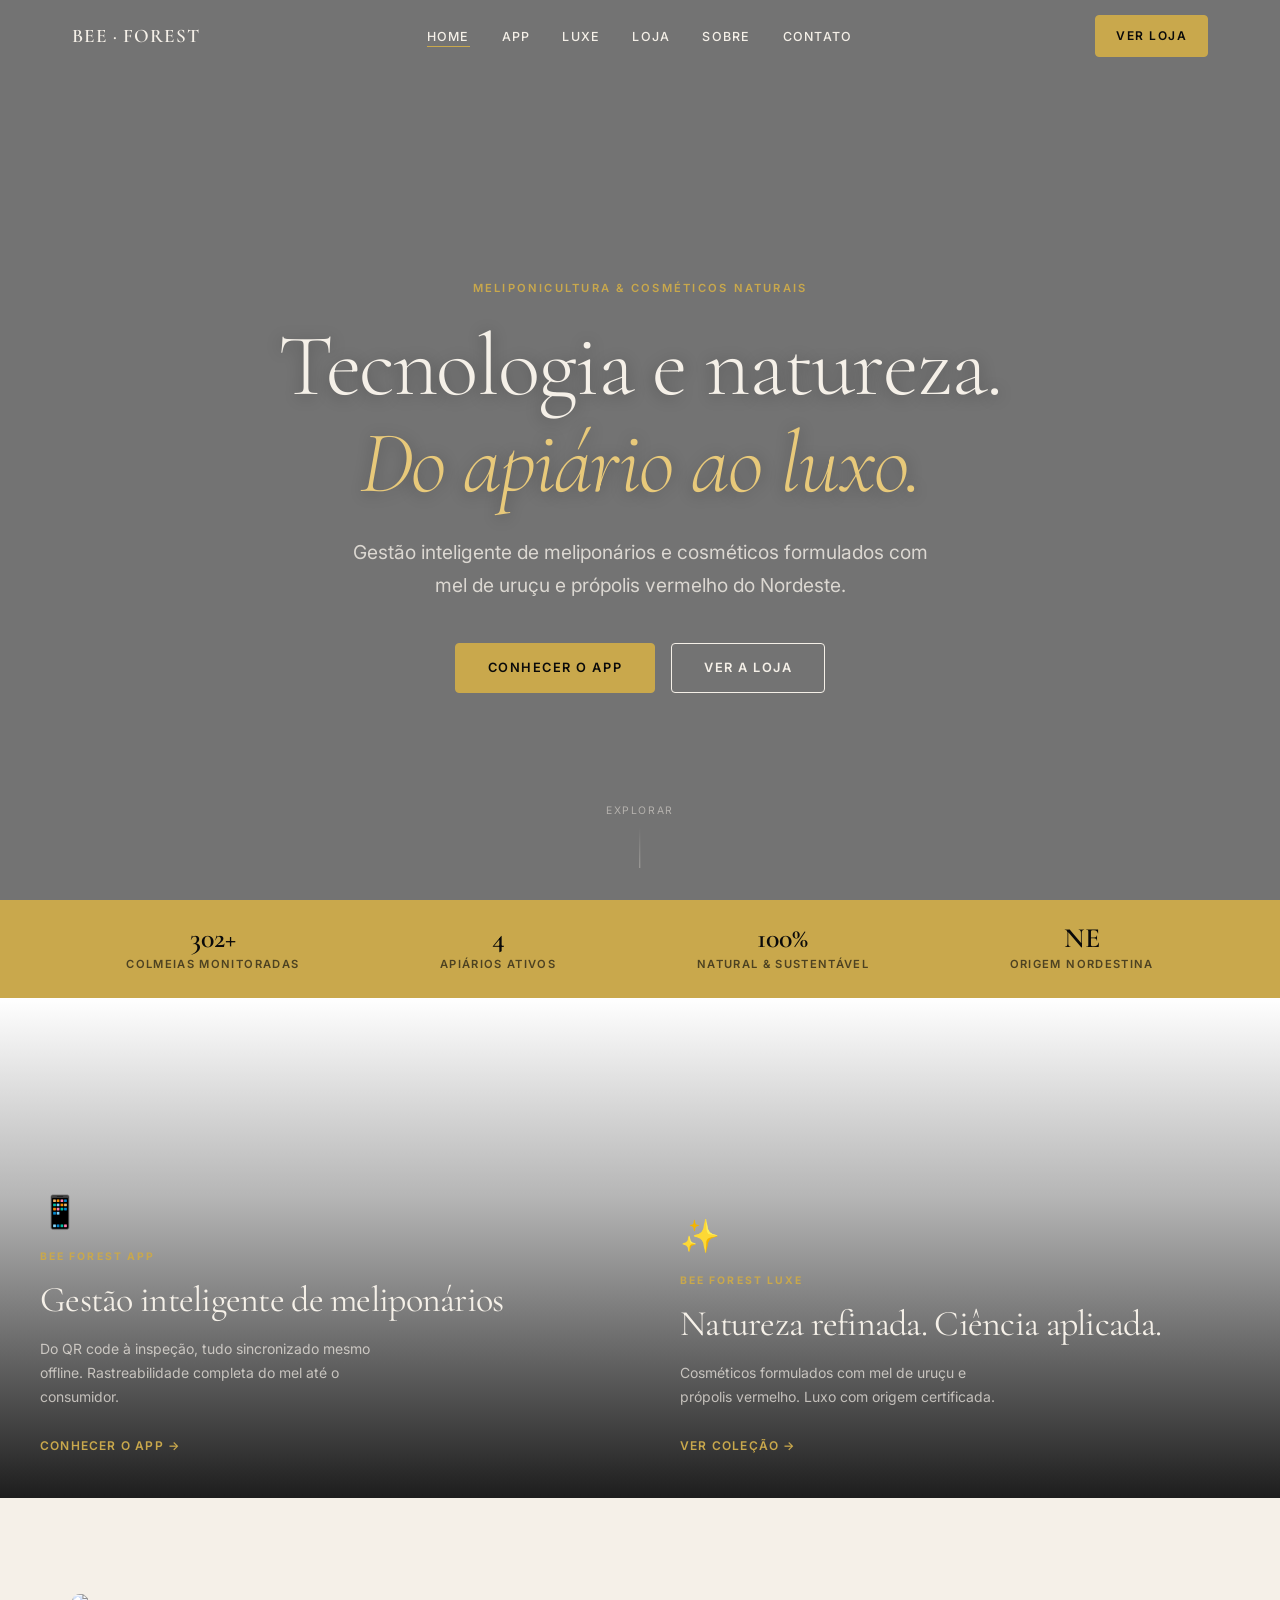
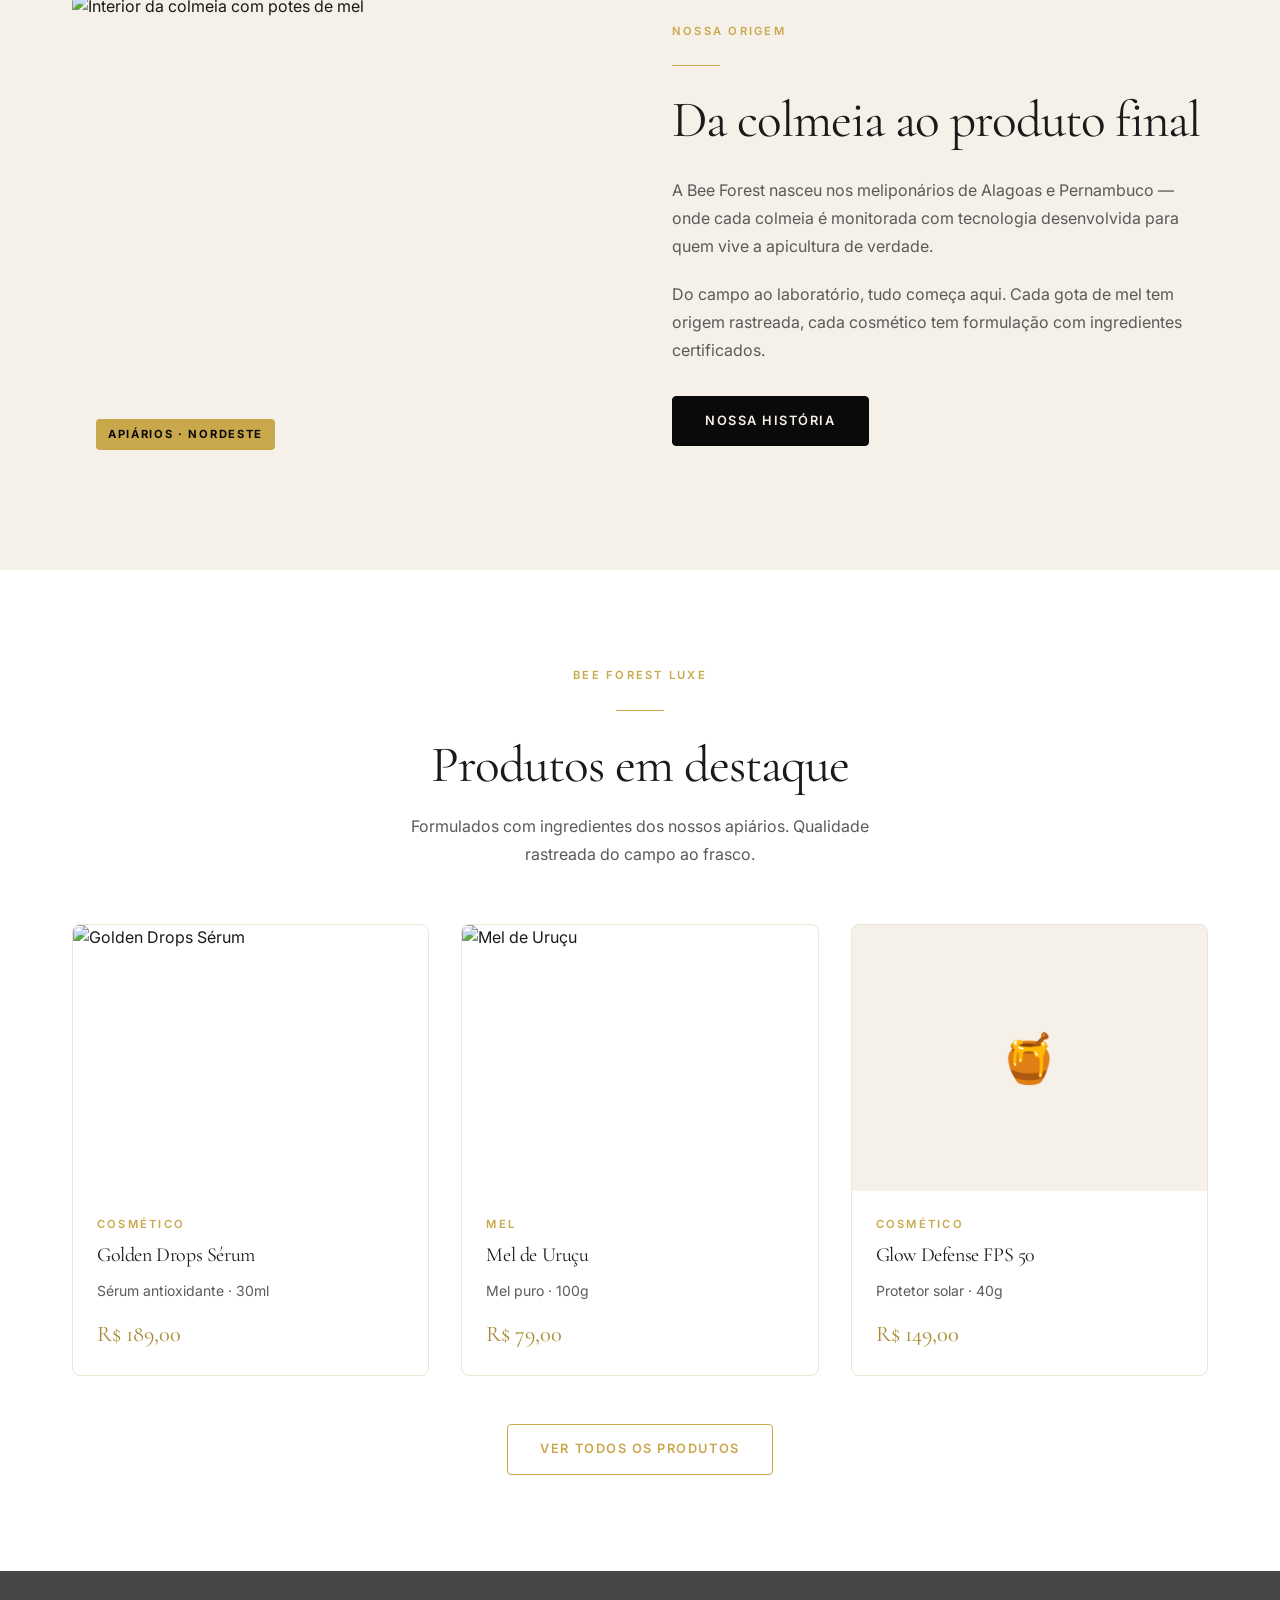
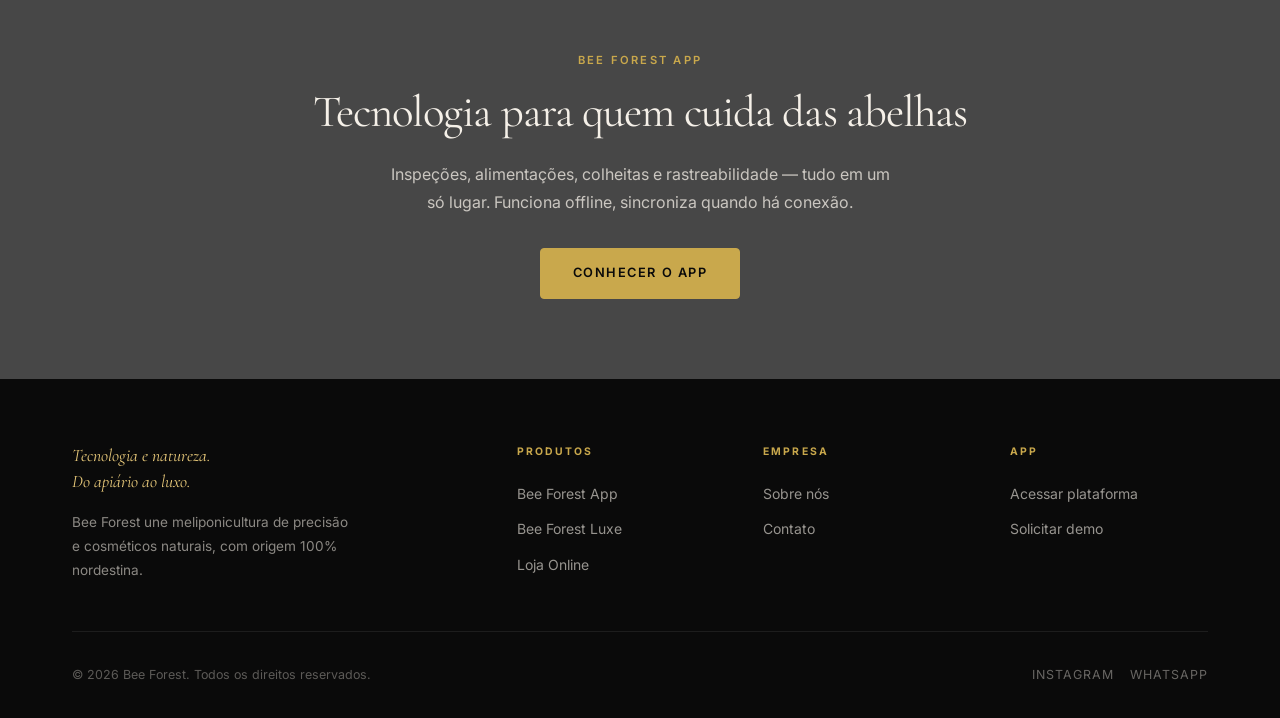
==== index.html @ 745cee98 "feat: initial institutional website — Bee Forest Site Complete static site for Vercel deployment: - " ====
<!DOCTYPE html>
<html lang="pt-BR">
<head>
  <meta charset="UTF-8" />
  <meta name="viewport" content="width=device-width, initial-scale=1.0" />
  <title>Bee Forest — Do apiário ao luxo</title>
  <meta name="description" content="Gestão inteligente de meliponários e cosméticos formulados com mel de uruçu e própolis vermelho do Nordeste." />

  <!-- Open Graph -->
  <meta property="og:title"       content="Bee Forest — Do apiário ao luxo" />
  <meta property="og:description" content="Gestão de meliponários e cosméticos com mel de uruçu e própolis vermelho do Nordeste." />
  <meta property="og:image"       content="assets/images/WhatsApp_Image_2026-04-09_at_19_10_49.jpeg" />
  <meta property="og:type"        content="website" />

  <!-- Favicon -->
  <link rel="icon" href="assets/images/logo_apenas_abelha.png" type="image/png" />

  <!-- Fonts + Styles -->
  <link rel="preconnect" href="https://fonts.googleapis.com" />
  <link rel="preconnect" href="https://fonts.gstatic.com" crossorigin />
  <link rel="stylesheet" href="css/style.css" />
  <link rel="stylesheet" href="css/home.css" />
</head>
<body>

  <!-- Loading screen -->
  <div class="page-loader">
    <img src="assets/images/logo_apenas_abelha.png" alt="Bee Forest" onerror="this.style.display='none'">
  </div>

  <!-- ── NAVIGATION ──────────────────────────────────────────── -->
  <nav class="nav nav--hero" aria-label="Navegação principal">
    <div class="nav__inner">
      <a href="index.html" class="nav__logo">
        <img src="assets/images/logo_apenas_abelha.png" alt="Bee Forest"
             onerror="this.style.display='none'">
        <span class="nav__logo-text">BEE · FOREST</span>
      </a>

      <ul class="nav__links">
        <li><a href="index.html"  class="nav__link">Home</a></li>
        <li><a href="app.html"    class="nav__link">App</a></li>
        <li><a href="luxe.html"   class="nav__link">Luxe</a></li>
        <li><a href="loja.html"   class="nav__link">Loja</a></li>
        <li><a href="sobre.html"  class="nav__link">Sobre</a></li>
        <li><a href="contato.html" class="nav__link">Contato</a></li>
      </ul>

      <div class="nav__cta">
        <a href="loja.html" class="btn btn-gold btn-sm">Ver Loja</a>
      </div>

      <button class="nav__hamburger" aria-label="Abrir menu">
        <span></span><span></span><span></span>
      </button>
    </div>
  </nav>

  <!-- Mobile Drawer -->
  <div class="nav__drawer" id="nav-drawer">
    <div class="nav__drawer-overlay"></div>
    <div class="nav__drawer-panel">
      <button class="nav__drawer-close" aria-label="Fechar menu">×</button>
      <a href="index.html"   class="nav__drawer-link">Home</a>
      <a href="app.html"     class="nav__drawer-link">Bee Forest App</a>
      <a href="luxe.html"    class="nav__drawer-link">Bee Forest Luxe</a>
      <a href="loja.html"    class="nav__drawer-link">Loja</a>
      <a href="sobre.html"   class="nav__drawer-link">Sobre</a>
      <a href="contato.html" class="nav__drawer-link">Contato</a>
    </div>
  </div>

  <!-- ── HERO ────────────────────────────────────────────────── -->
  <section class="hero home-hero">
    <div class="hero__bg home-hero"></div>
    <div class="hero__overlay"></div>

    <div class="hero__content home-hero__content">
      <p class="eyebrow home-hero__eyebrow">Meliponicultura & Cosméticos Naturais</p>
      <h1 class="home-hero__title">
        Tecnologia e natureza.<br>
        <em>Do apiário ao luxo.</em>
      </h1>
      <p class="home-hero__subtitle">
        Gestão inteligente de meliponários e cosméticos formulados com mel de uruçu e própolis vermelho do Nordeste.
      </p>
      <div class="home-hero__ctas">
        <a href="app.html"  class="btn btn-gold">Conhecer o App</a>
        <a href="loja.html" class="btn btn-outline-light">Ver a Loja</a>
      </div>
    </div>

    <div class="scroll-hint">
      <span>Explorar</span>
      <div class="scroll-hint__arrow"></div>
    </div>
  </section>

  <!-- ── STATS BAR ───────────────────────────────────────────── -->
  <div class="stats-bar">
    <div class="stats-bar__inner">
      <div class="stats-bar__item" data-reveal>
        <span class="stats-bar__value">302+</span>
        <span class="stats-bar__label">Colmeias monitoradas</span>
      </div>
      <div class="stats-bar__item" data-reveal data-reveal-delay="1">
        <span class="stats-bar__value">4</span>
        <span class="stats-bar__label">Apiários ativos</span>
      </div>
      <div class="stats-bar__item" data-reveal data-reveal-delay="2">
        <span class="stats-bar__value">100%</span>
        <span class="stats-bar__label">Natural & sustentável</span>
      </div>
      <div class="stats-bar__item" data-reveal data-reveal-delay="3">
        <span class="stats-bar__value">NE</span>
        <span class="stats-bar__label">Origem nordestina</span>
      </div>
    </div>
  </div>

  <!-- ── DUAL FEATURE CARDS ──────────────────────────────────── -->
  <section class="feature-cards" aria-label="App e Luxe">
    <a href="app.html" class="feature-card feature-card--app">
      <div class="feature-card__bg"></div>
      <div class="feature-card__overlay"></div>
      <div class="feature-card__body" data-reveal>
        <span class="feature-card__icon">📱</span>
        <span class="feature-card__label">Bee Forest App</span>
        <h2 class="feature-card__title">Gestão inteligente de meliponários</h2>
        <p class="feature-card__desc">
          Do QR code à inspeção, tudo sincronizado mesmo offline. Rastreabilidade completa do mel até o consumidor.
        </p>
        <span class="feature-card__cta">Conhecer o App →</span>
      </div>
    </a>

    <a href="luxe.html" class="feature-card feature-card--luxe">
      <div class="feature-card__bg"></div>
      <div class="feature-card__overlay"></div>
      <div class="feature-card__body" data-reveal data-reveal-delay="1">
        <span class="feature-card__icon">✨</span>
        <span class="feature-card__label">Bee Forest Luxe</span>
        <h2 class="feature-card__title">Natureza refinada. Ciência aplicada.</h2>
        <p class="feature-card__desc">
          Cosméticos formulados com mel de uruçu e própolis vermelho. Luxo com origem certificada.
        </p>
        <span class="feature-card__cta">Ver coleção →</span>
      </div>
    </a>
  </section>

  <!-- ── ORIGIN STORY ─────────────────────────────────────────── -->
  <section class="section section--cream">
    <div class="container">
      <div class="grid-2" style="gap: 4rem;">
        <div class="origin__img-wrap" data-reveal>
          <img
            src="assets/images/WhatsApp_Image_2026-04-09_at_15_53_41.jpeg"
            alt="Interior da colmeia com potes de mel"
            loading="lazy"
          />
          <span class="origin__img-label">Apiários · Nordeste</span>
        </div>
        <div class="origin__body" data-reveal data-reveal-delay="1">
          <p class="eyebrow">Nossa origem</p>
          <span class="divider"></span>
          <h2>Da colmeia ao produto final</h2>
          <p class="text-mid mt-3">
            A Bee Forest nasceu nos meliponários de Alagoas e Pernambuco — onde cada colmeia é monitorada com tecnologia desenvolvida para quem vive a apicultura de verdade.
          </p>
          <p class="text-mid mt-2">
            Do campo ao laboratório, tudo começa aqui. Cada gota de mel tem origem rastreada, cada cosmético tem formulação com ingredientes certificados.
          </p>
          <a href="sobre.html" class="btn btn-dark mt-4">Nossa história</a>
        </div>
      </div>
    </div>
  </section>

  <!-- ── PRODUCTS PREVIEW ─────────────────────────────────────── -->
  <section class="section">
    <div class="container">
      <div class="section-header section-header--center" data-reveal>
        <p class="eyebrow">Bee Forest Luxe</p>
        <span class="divider divider--center"></span>
        <h2>Produtos em destaque</h2>
        <p class="text-mid mt-2" style="max-width:500px;margin-left:auto;margin-right:auto">
          Formulados com ingredientes dos nossos apiários. Qualidade rastreada do campo ao frasco.
        </p>
      </div>

      <div class="grid-3 products-preview" id="home-products">
        <!-- rendered by JS -->
      </div>

      <div class="text-center mt-6" data-reveal>
        <a href="loja.html" class="btn btn-outline">Ver todos os produtos</a>
      </div>
    </div>
  </section>

  <!-- ── APP STRIP ─────────────────────────────────────────────── -->
  <section class="app-strip" data-reveal>
    <div class="app-strip__content container">
      <p class="eyebrow" style="color:var(--gold)">Bee Forest App</p>
      <h2 style="color:var(--cream);margin: 1rem 0 1.25rem; font-size:clamp(1.75rem, 3.5vw, 3rem)">
        Tecnologia para quem cuida das abelhas
      </h2>
      <p style="color:rgba(245,240,232,0.75); max-width:520px;margin:0 auto 2rem; font-size:1rem; line-height:1.75">
        Inspeções, alimentações, colheitas e rastreabilidade — tudo em um só lugar. Funciona offline, sincroniza quando há conexão.
      </p>
      <a href="app.html" class="btn btn-gold">Conhecer o App</a>
    </div>
  </section>

  <!-- ── FOOTER ─────────────────────────────────────────────────── -->
  <footer class="footer">
    <div class="container">
      <div class="footer__grid">
        <div class="footer__brand">
          <img src="assets/images/logo_fundo_preto_e_figura_dourada.png" alt="Bee Forest"
               onerror="this.style.display='none'">
          <p class="footer__tagline">Tecnologia e natureza.<br>Do apiário ao luxo.</p>
          <p class="footer__desc">
            Bee Forest une meliponicultura de precisão e cosméticos naturais, com origem 100% nordestina.
          </p>
        </div>

        <div>
          <p class="footer__col-title">Produtos</p>
          <ul class="footer__links">
            <li><a href="app.html">Bee Forest App</a></li>
            <li><a href="luxe.html">Bee Forest Luxe</a></li>
            <li><a href="loja.html">Loja Online</a></li>
          </ul>
        </div>

        <div>
          <p class="footer__col-title">Empresa</p>
          <ul class="footer__links">
            <li><a href="sobre.html">Sobre nós</a></li>
            <li><a href="contato.html">Contato</a></li>
          </ul>
        </div>

        <div>
          <p class="footer__col-title">App</p>
          <ul class="footer__links">
            <li><a href="https://app.beeforest.com.br" target="_blank" rel="noopener">Acessar plataforma</a></li>
            <li><a href="contato.html">Solicitar demo</a></li>
          </ul>
        </div>
      </div>

      <div class="footer__bottom">
        <p class="footer__copy">© 2026 Bee Forest. Todos os direitos reservados.</p>
        <div class="footer__social">
          <a href="#" aria-label="Instagram">Instagram</a>
          <a href="#" aria-label="WhatsApp">WhatsApp</a>
        </div>
      </div>
    </div>
  </footer>

  <div class="toast-container"></div>

  <script src="js/main.js"></script>
  <script>
    // Render featured products preview
    (async function() {
      try {
        const res = await fetch('data/products.json');
        const products = await res.json();
        const featured = products.filter(p => p.destaque).slice(0, 3);
        const container = document.getElementById('home-products');
        if (!container) return;

        container.innerHTML = featured.map(p => {
          const imgHTML = p.imagem
            ? `<img class="card__img" src="${p.imagem}" alt="${p.nome}" loading="lazy">`
            : `<div class="card__img" style="background:var(--cream);display:flex;align-items:center;justify-content:center;font-size:3rem">🍯</div>`;
          return `
            <a href="loja.html" class="card" style="text-decoration:none">
              ${imgHTML}
              <div class="card__body">
                <p class="eyebrow card__eyebrow">${p.categoria}</p>
                <h3 class="card__title">${p.nome}</h3>
                <p class="card__text">${p.subtitulo}</p>
                <span class="product-price">R$ ${p.preco.toFixed(2).replace('.', ',')}</span>
              </div>
            </a>
          `;
        }).join('');
      } catch(e) { console.warn('Could not load products', e); }
    })();
  </script>
</body>
</html>
---- css/style.css ----
/* ============================================================
   BEE FOREST — Global Styles
   style.css: reset, variáveis, tipografia, nav, footer, utilitários
   ============================================================ */

/* ── Google Fonts ──────────────────────────────────────────── */
@import url('https://fonts.googleapis.com/css2?family=Cormorant+Garamond:ital,wght@0,300;0,400;0,500;0,600;0,700;1,300;1,400;1,500&family=Inter:wght@300;400;500;600;700&display=swap');

/* ── CSS Variables ─────────────────────────────────────────── */
:root {
  --gold:       #C9A84C;
  --gold-light: #E8C97A;
  --gold-dark:  #A6882E;
  --black:      #0A0A0A;
  --off-black:  #141414;
  --cream:      #F5F0E8;
  --cream-dark: #EDE5D4;
  --cream-mid:  #F0E8D8;
  --white:      #FFFFFF;
  --text-dark:  #1A1A1A;
  --text-mid:   #5A5A5A;
  --text-light: #9A9A9A;

  --font-serif: 'Cormorant Garamond', Georgia, serif;
  --font-sans:  'Inter', system-ui, sans-serif;

  --nav-h:      72px;
  --max-w:      1200px;
  --section-py: 96px;

  --transition: 0.25s ease;
  --radius:     4px;
  --radius-lg:  8px;
}

/* ── Reset ─────────────────────────────────────────────────── */
*, *::before, *::after { box-sizing: border-box; margin: 0; padding: 0; }

html {
  scroll-behavior: smooth;
  font-size: 16px;
  -webkit-text-size-adjust: 100%;
}

body {
  font-family: var(--font-sans);
  background: var(--white);
  color: var(--text-dark);
  line-height: 1.6;
  overflow-x: hidden;
}

img { display: block; max-width: 100%; height: auto; }
a   { color: inherit; text-decoration: none; }
button, input, select, textarea { font-family: inherit; }

/* ── Typography ────────────────────────────────────────────── */
.serif       { font-family: var(--font-serif); }
.sans        { font-family: var(--font-sans);  }

h1, h2, h3, h4, h5 {
  font-family: var(--font-serif);
  font-weight: 400;
  line-height: 1.2;
  letter-spacing: -0.02em;
}

h1 { font-size: clamp(2.5rem, 6vw, 5rem); }
h2 { font-size: clamp(2rem, 4vw, 3.5rem); }
h3 { font-size: clamp(1.5rem, 2.5vw, 2.25rem); }
h4 { font-size: clamp(1.25rem, 2vw, 1.75rem); }

p  { font-size: 1rem; line-height: 1.75; }

.eyebrow {
  font-family: var(--font-sans);
  font-size: 0.7rem;
  font-weight: 600;
  letter-spacing: 0.2em;
  text-transform: uppercase;
  color: var(--gold);
}

/* ── Layout helpers ────────────────────────────────────────── */
.container {
  max-width: var(--max-w);
  margin: 0 auto;
  padding: 0 2rem;
}

.section { padding: var(--section-py) 0; }

.section--cream  { background: var(--cream); }
.section--dark   { background: var(--black); color: var(--cream); }

.grid-2 { display: grid; grid-template-columns: 1fr 1fr; gap: 3rem; align-items: center; }
.grid-3 { display: grid; grid-template-columns: repeat(3, 1fr); gap: 2rem; }
.grid-4 { display: grid; grid-template-columns: repeat(4, 1fr); gap: 1.5rem; }

@media (max-width: 900px) {
  .grid-2 { grid-template-columns: 1fr; }
  .grid-3 { grid-template-columns: 1fr; gap: 1.5rem; }
  .grid-4 { grid-template-columns: repeat(2, 1fr); }
}
@media (max-width: 600px) {
  .grid-4 { grid-template-columns: 1fr; }
  :root { --section-py: 64px; }
}

/* ── Buttons ───────────────────────────────────────────────── */
.btn {
  display: inline-flex;
  align-items: center;
  gap: 0.5rem;
  padding: 0.875rem 2rem;
  font-family: var(--font-sans);
  font-size: 0.8rem;
  font-weight: 600;
  letter-spacing: 0.12em;
  text-transform: uppercase;
  border: 1.5px solid transparent;
  cursor: pointer;
  transition: var(--transition);
  border-radius: var(--radius);
  white-space: nowrap;
}

.btn-gold {
  background: var(--gold);
  color: var(--black);
  border-color: var(--gold);
}
.btn-gold:hover {
  background: var(--gold-light);
  border-color: var(--gold-light);
  transform: translateY(-1px);
}

.btn-outline {
  background: transparent;
  color: var(--gold);
  border-color: var(--gold);
}
.btn-outline:hover {
  background: var(--gold);
  color: var(--black);
  transform: translateY(-1px);
}

.btn-outline-light {
  background: transparent;
  color: var(--cream);
  border-color: var(--cream);
}
.btn-outline-light:hover {
  background: var(--cream);
  color: var(--black);
}

.btn-dark {
  background: var(--black);
  color: var(--cream);
  border-color: var(--black);
}
.btn-dark:hover {
  background: var(--off-black);
  transform: translateY(-1px);
}

.btn-sm { padding: 0.625rem 1.25rem; font-size: 0.75rem; }

/* ── Divider ───────────────────────────────────────────────── */
.divider {
  display: block;
  width: 48px;
  height: 1px;
  background: var(--gold);
  margin: 1.5rem 0;
}
.divider--center { margin-left: auto; margin-right: auto; }

/* ── Section header ────────────────────────────────────────── */
.section-header        { margin-bottom: 3.5rem; }
.section-header--center { text-align: center; }
.section-header--center .divider { margin-left: auto; margin-right: auto; }

/* ── ============================================================
   NAVIGATION
   ============================================================ */
.nav {
  position: fixed;
  top: 0; left: 0; right: 0;
  height: var(--nav-h);
  z-index: 1000;
  transition: background var(--transition), box-shadow var(--transition);
}

.nav.nav--transparent { background: transparent; }
.nav.nav--solid       { background: var(--white); box-shadow: 0 1px 0 rgba(0,0,0,0.08); }
.nav.nav--dark-solid  { background: var(--black); }

.nav__inner {
  max-width: var(--max-w);
  margin: 0 auto;
  padding: 0 2rem;
  height: 100%;
  display: flex;
  align-items: center;
  justify-content: space-between;
  gap: 2rem;
}

.nav__logo {
  display: flex;
  align-items: center;
  gap: 0.75rem;
  flex-shrink: 0;
}
.nav__logo img { height: 36px; width: auto; }
.nav__logo-text {
  font-family: var(--font-serif);
  font-size: 1.2rem;
  font-weight: 600;
  letter-spacing: 0.05em;
  color: var(--gold);
}

.nav__links {
  display: flex;
  align-items: center;
  gap: 2rem;
  list-style: none;
}

.nav__link {
  font-size: 0.78rem;
  font-weight: 500;
  letter-spacing: 0.1em;
  text-transform: uppercase;
  color: var(--text-dark);
  transition: color var(--transition);
  position: relative;
}
.nav__link::after {
  content: '';
  position: absolute;
  bottom: -3px; left: 0; right: 0;
  height: 1px;
  background: var(--gold);
  transform: scaleX(0);
  transition: transform var(--transition);
  transform-origin: left;
}
.nav__link:hover       { color: var(--gold); }
.nav__link:hover::after { transform: scaleX(1); }
.nav__link--active     { color: var(--gold); }
.nav__link--active::after { transform: scaleX(1); }

/* Nav on dark hero */
.nav--hero .nav__link,
.nav--hero .nav__logo-text { color: var(--cream); }
.nav--hero .nav__link:hover { color: var(--gold); }

.nav__cta { margin-left: 1rem; }

.nav__hamburger {
  display: none;
  flex-direction: column;
  gap: 5px;
  cursor: pointer;
  padding: 4px;
  background: none;
  border: none;
}
.nav__hamburger span {
  display: block;
  width: 24px;
  height: 1.5px;
  background: var(--text-dark);
  transition: var(--transition);
}
.nav--hero .nav__hamburger span { background: var(--cream); }

/* Mobile nav drawer */
.nav__drawer {
  display: none;
  position: fixed;
  inset: 0;
  z-index: 999;
}
.nav__drawer.is-open { display: block; }

.nav__drawer-overlay {
  position: absolute;
  inset: 0;
  background: rgba(0,0,0,0.5);
}

.nav__drawer-panel {
  position: absolute;
  top: 0; right: 0; bottom: 0;
  width: min(320px, 85vw);
  background: var(--white);
  padding: 2rem;
  overflow-y: auto;
  display: flex;
  flex-direction: column;
  gap: 0.5rem;
}

.nav__drawer-close {
  align-self: flex-end;
  background: none;
  border: none;
  font-size: 1.5rem;
  cursor: pointer;
  color: var(--text-mid);
  margin-bottom: 1rem;
}

.nav__drawer-link {
  display: block;
  padding: 0.875rem 0;
  font-size: 1.1rem;
  font-family: var(--font-serif);
  color: var(--text-dark);
  border-bottom: 1px solid var(--cream-dark);
  transition: color var(--transition);
}
.nav__drawer-link:hover { color: var(--gold); }

@media (max-width: 860px) {
  .nav__links, .nav__cta { display: none; }
  .nav__hamburger { display: flex; }
}

/* ── ============================================================
   FOOTER
   ============================================================ */
.footer {
  background: var(--black);
  color: var(--cream);
  padding: 64px 0 32px;
}

.footer__grid {
  display: grid;
  grid-template-columns: 2fr 1fr 1fr 1fr;
  gap: 3rem;
  margin-bottom: 3rem;
}

.footer__brand img { height: 40px; margin-bottom: 1.25rem; }

.footer__tagline {
  font-family: var(--font-serif);
  font-size: 1.1rem;
  font-style: italic;
  color: var(--gold-light);
  margin-bottom: 1rem;
  line-height: 1.5;
}

.footer__desc {
  font-size: 0.85rem;
  color: rgba(245,240,232,0.55);
  line-height: 1.75;
  max-width: 280px;
}

.footer__col-title {
  font-size: 0.65rem;
  font-weight: 700;
  letter-spacing: 0.2em;
  text-transform: uppercase;
  color: var(--gold);
  margin-bottom: 1.25rem;
}

.footer__links { list-style: none; display: flex; flex-direction: column; gap: 0.625rem; }
.footer__links a {
  font-size: 0.875rem;
  color: rgba(245,240,232,0.6);
  transition: color var(--transition);
}
.footer__links a:hover { color: var(--gold-light); }

.footer__bottom {
  padding-top: 2rem;
  border-top: 1px solid rgba(255,255,255,0.08);
  display: flex;
  align-items: center;
  justify-content: space-between;
  gap: 1rem;
  flex-wrap: wrap;
}

.footer__copy {
  font-size: 0.78rem;
  color: rgba(245,240,232,0.35);
}

.footer__social {
  display: flex;
  gap: 1rem;
}
.footer__social a {
  font-size: 0.78rem;
  letter-spacing: 0.08em;
  text-transform: uppercase;
  color: rgba(245,240,232,0.4);
  transition: color var(--transition);
}
.footer__social a:hover { color: var(--gold); }

@media (max-width: 900px) {
  .footer__grid { grid-template-columns: 1fr 1fr; }
  .footer__brand { grid-column: 1 / -1; }
}
@media (max-width: 600px) {
  .footer__grid { grid-template-columns: 1fr; }
}

/* ── ============================================================
   HERO BASE
   ============================================================ */
.hero {
  position: relative;
  min-height: 100vh;
  display: flex;
  align-items: center;
  overflow: hidden;
}

.hero__bg {
  position: absolute;
  inset: 0;
  background-size: cover;
  background-position: center;
  z-index: 0;
}

.hero__overlay {
  position: absolute;
  inset: 0;
  background: rgba(0,0,0,0.55);
  z-index: 1;
}

.hero__content {
  position: relative;
  z-index: 2;
  color: var(--cream);
}

/* ── ============================================================
   STATS BAR
   ============================================================ */
.stats-bar {
  background: var(--gold);
  padding: 1.5rem 0;
}

.stats-bar__inner {
  max-width: var(--max-w);
  margin: 0 auto;
  padding: 0 2rem;
  display: flex;
  align-items: center;
  justify-content: space-around;
  gap: 2rem;
  flex-wrap: wrap;
}

.stats-bar__item {
  text-align: center;
}

.stats-bar__value {
  font-family: var(--font-serif);
  font-size: 1.75rem;
  font-weight: 600;
  color: var(--black);
  display: block;
  line-height: 1;
}

.stats-bar__label {
  font-size: 0.7rem;
  font-weight: 600;
  letter-spacing: 0.12em;
  text-transform: uppercase;
  color: rgba(10,10,10,0.65);
  margin-top: 0.25rem;
  display: block;
}

/* ── ============================================================
   CARDS
   ============================================================ */
.card {
  background: var(--white);
  border: 1px solid var(--cream-dark);
  border-radius: var(--radius-lg);
  overflow: hidden;
  transition: box-shadow var(--transition), transform var(--transition);
}
.card:hover {
  box-shadow: 0 12px 40px rgba(0,0,0,0.10);
  transform: translateY(-3px);
}

.card__img {
  width: 100%;
  aspect-ratio: 4/3;
  object-fit: cover;
}

.card__body { padding: 1.5rem; }

.card__eyebrow { margin-bottom: 0.5rem; }
.card__title   { margin-bottom: 0.75rem; font-size: 1.25rem; }
.card__text    { font-size: 0.875rem; color: var(--text-mid); }

/* ── ============================================================
   IMAGE + TEXT split sections
   ============================================================ */
.split { display: grid; grid-template-columns: 1fr 1fr; min-height: 520px; }
.split--reverse .split__img { order: 2; }
.split--reverse .split__body { order: 1; }

.split__img {
  overflow: hidden;
  position: relative;
}
.split__img img {
  width: 100%; height: 100%;
  object-fit: cover;
}

.split__body {
  display: flex;
  flex-direction: column;
  justify-content: center;
  padding: 4rem;
}

@media (max-width: 900px) {
  .split { grid-template-columns: 1fr; }
  .split--reverse .split__img,
  .split--reverse .split__body { order: unset; }
  .split__img { min-height: 300px; }
  .split__body { padding: 2.5rem 2rem; }
}

/* ── ============================================================
   UTILITY
   ============================================================ */
.text-gold   { color: var(--gold); }
.text-cream  { color: var(--cream); }
.text-mid    { color: var(--text-mid); }
.text-light  { color: var(--text-light); }
.text-center { text-align: center; }
.text-right  { text-align: right; }

.mt-1  { margin-top: 0.5rem; }
.mt-2  { margin-top: 1rem; }
.mt-3  { margin-top: 1.5rem; }
.mt-4  { margin-top: 2rem; }
.mt-6  { margin-top: 3rem; }
.mb-2  { margin-bottom: 1rem; }
.mb-4  { margin-bottom: 2rem; }

.flex       { display: flex; }
.flex-col   { flex-direction: column; }
.items-center { align-items: center; }
.gap-1      { gap: 0.5rem; }
.gap-2      { gap: 1rem; }
.gap-3      { gap: 1.5rem; }

.hidden { display: none !important; }

/* ── ============================================================
   LOADING
   ============================================================ */
.page-loader {
  position: fixed;
  inset: 0;
  background: var(--black);
  z-index: 9999;
  display: flex;
  align-items: center;
  justify-content: center;
  transition: opacity 0.4s, visibility 0.4s;
}
.page-loader.is-hidden {
  opacity: 0;
  visibility: hidden;
}
.page-loader img {
  height: 64px;
  animation: pulse 1.4s ease-in-out infinite;
}
@keyframes pulse {
  0%, 100% { opacity: 1; transform: scale(1); }
  50%       { opacity: 0.5; transform: scale(0.95); }
}

/* ── ============================================================
   TOAST NOTIFICATION
   ============================================================ */
.toast-container {
  position: fixed;
  bottom: 2rem;
  right: 2rem;
  z-index: 2000;
  display: flex;
  flex-direction: column;
  gap: 0.75rem;
}

.toast {
  background: var(--black);
  color: var(--cream);
  padding: 1rem 1.5rem;
  border-radius: var(--radius-lg);
  border-left: 3px solid var(--gold);
  font-size: 0.875rem;
  box-shadow: 0 8px 32px rgba(0,0,0,0.3);
  animation: slideIn 0.3s ease;
  max-width: 320px;
}
.toast--success { border-color: #4CAF50; }
.toast--error   { border-color: #E57373; }

@keyframes slideIn {
  from { transform: translateX(100%); opacity: 0; }
  to   { transform: translateX(0);   opacity: 1; }
}

/* ── ============================================================
   SCROLL REVEAL
   ============================================================ */
[data-reveal] {
  opacity: 0;
  transform: translateY(24px);
  transition: opacity 0.6s ease, transform 0.6s ease;
}
[data-reveal].is-visible {
  opacity: 1;
  transform: translateY(0);
}

/* Stagger delays */
[data-reveal-delay="1"] { transition-delay: 0.1s; }
[data-reveal-delay="2"] { transition-delay: 0.2s; }
[data-reveal-delay="3"] { transition-delay: 0.3s; }
[data-reveal-delay="4"] { transition-delay: 0.4s; }
---- css/home.css ----
/* ============================================================
   BEE FOREST — Home Page Styles
   ============================================================ */

/* ── Hero ──────────────────────────────────────────────────── */
.home-hero {
  background-image: url('../assets/images/WhatsApp_Image_2026-04-09_at_19_10_49.jpeg');
  background-size: cover;
  background-position: center 30%;
}

.home-hero__content {
  max-width: var(--max-w);
  margin: 0 auto;
  padding: 0 2rem;
  padding-top: var(--nav-h);
  text-align: center;
}

.home-hero__eyebrow { margin-bottom: 1.25rem; }

.home-hero__title {
  font-size: clamp(2.75rem, 7vw, 5.5rem);
  font-weight: 300;
  color: var(--cream);
  line-height: 1.1;
  margin-bottom: 1.5rem;
  text-shadow: 0 2px 16px rgba(0,0,0,0.3);
}
.home-hero__title em {
  font-style: italic;
  color: var(--gold-light);
}

.home-hero__subtitle {
  font-size: clamp(1rem, 1.75vw, 1.2rem);
  color: rgba(245,240,232,0.8);
  max-width: 600px;
  margin: 0 auto 2.5rem;
  line-height: 1.75;
}

.home-hero__ctas {
  display: flex;
  gap: 1rem;
  justify-content: center;
  flex-wrap: wrap;
}

/* Scroll hint */
.scroll-hint {
  position: absolute;
  bottom: 2rem;
  left: 50%;
  transform: translateX(-50%);
  z-index: 2;
  display: flex;
  flex-direction: column;
  align-items: center;
  gap: 0.5rem;
  color: rgba(245,240,232,0.5);
  font-size: 0.65rem;
  letter-spacing: 0.15em;
  text-transform: uppercase;
  animation: bounce 2s ease-in-out infinite;
}
.scroll-hint__arrow {
  width: 1px;
  height: 40px;
  background: linear-gradient(to bottom, transparent, rgba(245,240,232,0.4));
}
@keyframes bounce {
  0%, 100% { transform: translateX(-50%) translateY(0); }
  50%       { transform: translateX(-50%) translateY(6px); }
}

/* ── Dual Feature Cards ────────────────────────────────────── */
.feature-cards {
  display: grid;
  grid-template-columns: 1fr 1fr;
  gap: 0;
}

.feature-card {
  position: relative;
  min-height: 500px;
  overflow: hidden;
  display: flex;
  align-items: flex-end;
  cursor: pointer;
  text-decoration: none;
}

.feature-card__bg {
  position: absolute;
  inset: 0;
  background-size: cover;
  background-position: center;
  transition: transform 0.6s ease;
}
.feature-card:hover .feature-card__bg { transform: scale(1.04); }

.feature-card__overlay {
  position: absolute;
  inset: 0;
  background: linear-gradient(to top, rgba(10,10,10,0.92) 0%, rgba(10,10,10,0.3) 60%, transparent 100%);
  transition: var(--transition);
}
.feature-card:hover .feature-card__overlay {
  background: linear-gradient(to top, rgba(10,10,10,0.96) 0%, rgba(10,10,10,0.5) 60%, transparent 100%);
}

.feature-card__body {
  position: relative;
  z-index: 2;
  padding: 2.5rem;
  color: var(--cream);
  width: 100%;
}

.feature-card__icon {
  font-size: 2rem;
  margin-bottom: 0.75rem;
  display: block;
}

.feature-card__label {
  display: block;
  font-size: 0.65rem;
  font-weight: 700;
  letter-spacing: 0.2em;
  text-transform: uppercase;
  color: var(--gold);
  margin-bottom: 0.75rem;
}

.feature-card__title {
  font-family: var(--font-serif);
  font-size: clamp(1.5rem, 3vw, 2.25rem);
  font-weight: 400;
  margin-bottom: 1rem;
  line-height: 1.2;
}

.feature-card__desc {
  font-size: 0.875rem;
  color: rgba(245,240,232,0.7);
  line-height: 1.7;
  margin-bottom: 1.5rem;
  max-width: 340px;
}

.feature-card__cta {
  display: inline-flex;
  align-items: center;
  gap: 0.5rem;
  font-size: 0.75rem;
  font-weight: 600;
  letter-spacing: 0.1em;
  text-transform: uppercase;
  color: var(--gold);
  transition: gap var(--transition);
}
.feature-card:hover .feature-card__cta { gap: 0.875rem; }

/* App card BG */
.feature-card--app .feature-card__bg {
  background-image: url('../assets/images/WhatsApp_Image_2026-04-09_at_15_53_03.jpeg');
}

/* Luxe card BG */
.feature-card--luxe .feature-card__bg {
  background-image: url('../assets/images/ChatGPT_Image_2_de_ago__de_2025__20_28_53.png');
  background-position: top center;
}

@media (max-width: 700px) {
  .feature-cards { grid-template-columns: 1fr; }
  .feature-card  { min-height: 380px; }
}

/* ── Origin Story ──────────────────────────────────────────── */
.origin__img-wrap {
  position: relative;
  border-radius: var(--radius-lg);
  overflow: hidden;
}
.origin__img-wrap img { width: 100%; height: 480px; object-fit: cover; }

.origin__img-label {
  position: absolute;
  bottom: 1.5rem; left: 1.5rem;
  background: var(--gold);
  color: var(--black);
  font-size: 0.7rem;
  font-weight: 700;
  letter-spacing: 0.15em;
  text-transform: uppercase;
  padding: 0.4rem 0.75rem;
  border-radius: var(--radius);
}

.origin__body p + p { margin-top: 1.25rem; }

/* ── Products Preview ──────────────────────────────────────── */
.products-preview .card { cursor: pointer; }

.product-price {
  font-family: var(--font-serif);
  font-size: 1.4rem;
  color: var(--gold-dark);
  margin-top: 0.75rem;
  display: block;
}

/* ── App Feature strips ────────────────────────────────────── */
.app-strip {
  background: url('../assets/images/PHOTO-2025-04-29-19-34-37.jpg') center / cover no-repeat;
  position: relative;
  padding: 80px 0;
  text-align: center;
  color: var(--cream);
}
.app-strip::before {
  content: '';
  position: absolute;
  inset: 0;
  background: rgba(10,10,10,0.75);
}
.app-strip__content { position: relative; z-index: 1; }
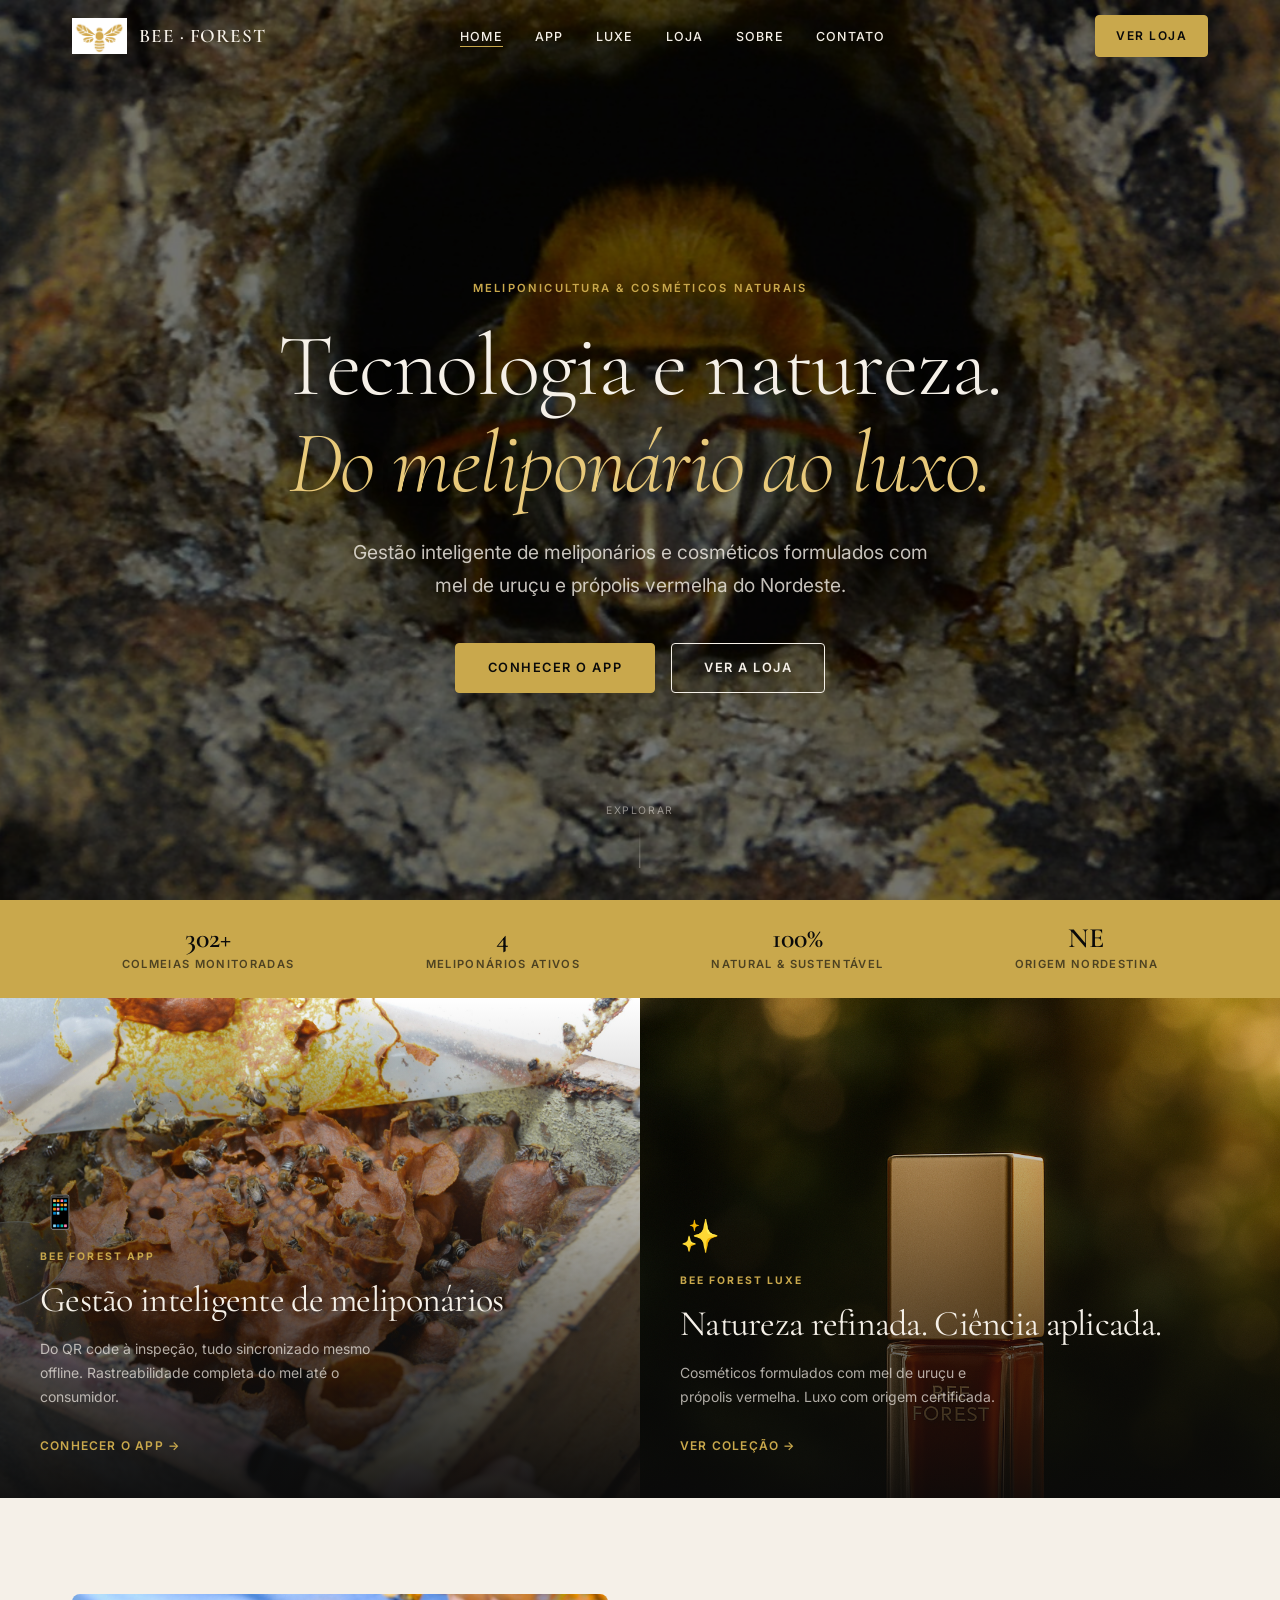
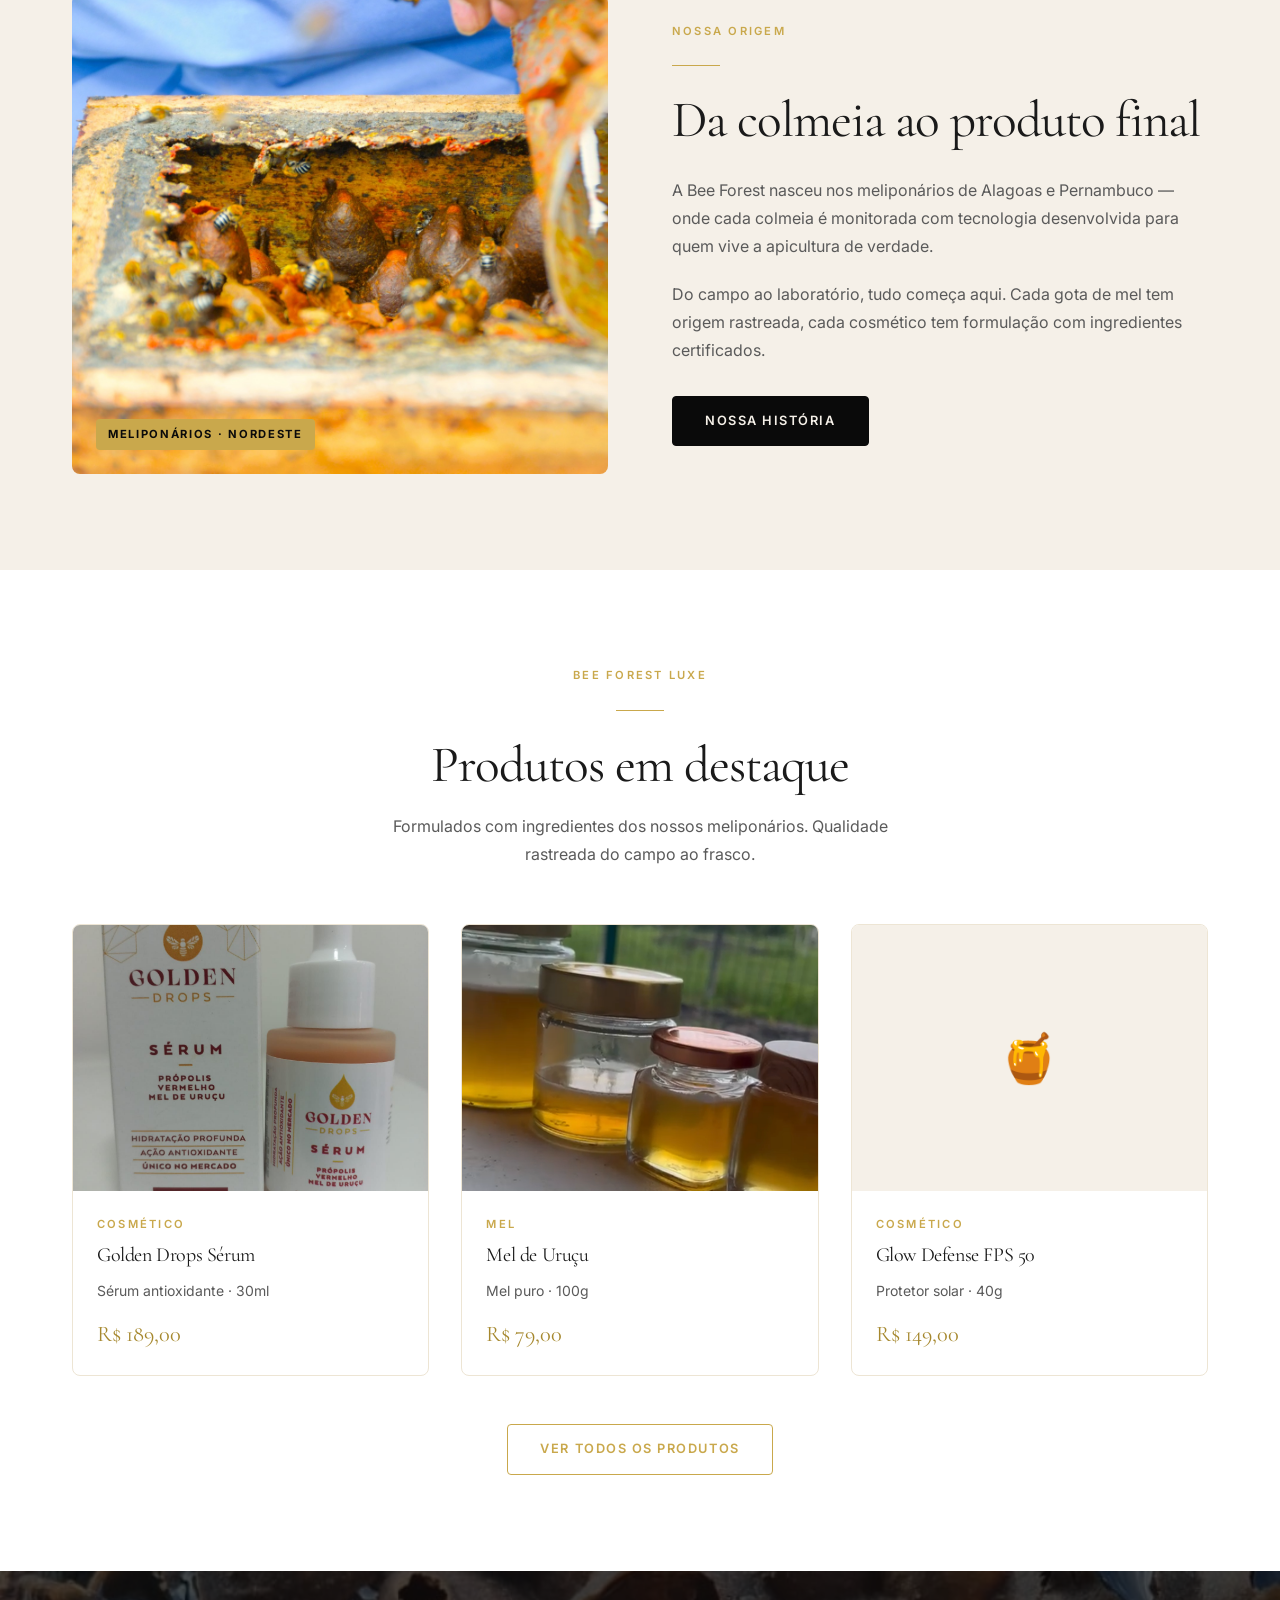
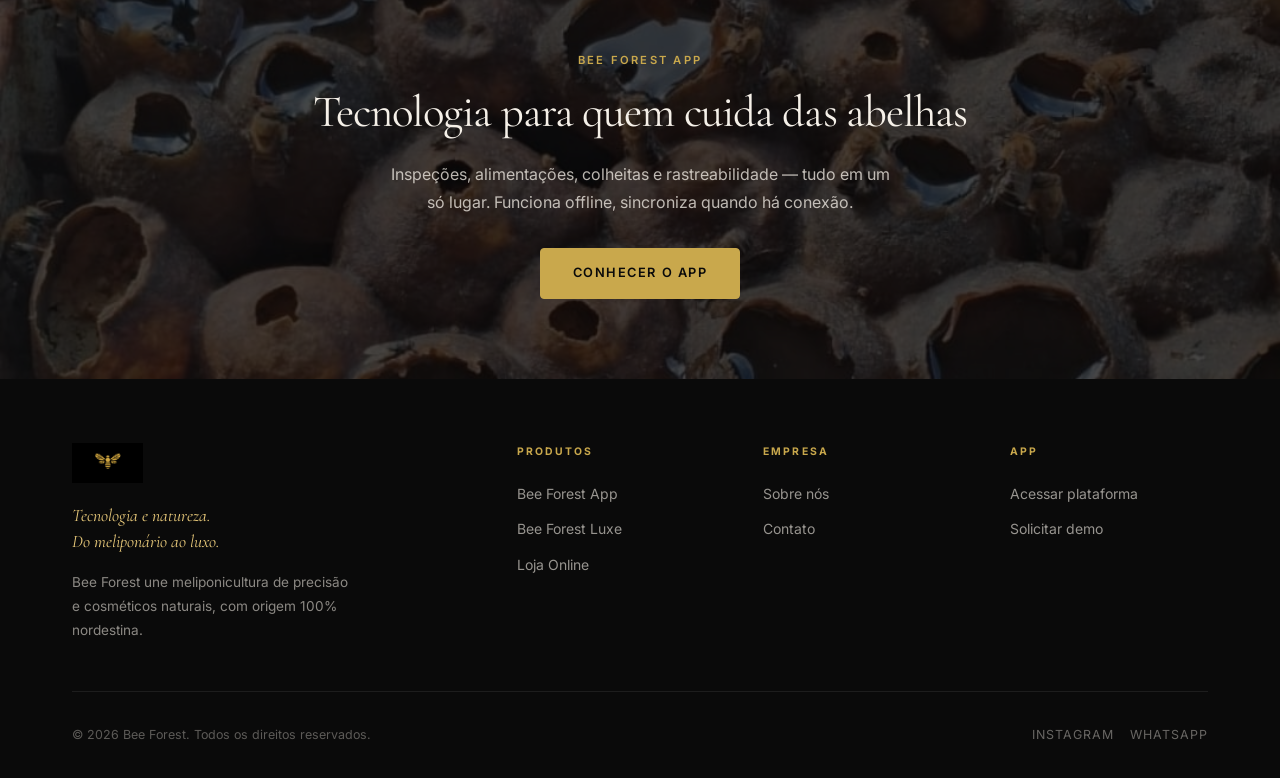
==== commit 9911524c: "fix: meliponário, própolis vermelha" ====
--- a/index.html
+++ b/index.html
@@ -3,12 +3,12 @@
 <head>
   <meta charset="UTF-8" />
   <meta name="viewport" content="width=device-width, initial-scale=1.0" />
-  <title>Bee Forest — Do apiário ao luxo</title>
-  <meta name="description" content="Gestão inteligente de meliponários e cosméticos formulados com mel de uruçu e própolis vermelho do Nordeste." />
+  <title>Bee Forest — Do meliponário ao luxo</title>
+  <meta name="description" content="Gestão inteligente de meliponários e cosméticos formulados com mel de uruçu e própolis vermelha do Nordeste." />
 
   <!-- Open Graph -->
-  <meta property="og:title"       content="Bee Forest — Do apiário ao luxo" />
-  <meta property="og:description" content="Gestão de meliponários e cosméticos com mel de uruçu e própolis vermelho do Nordeste." />
+  <meta property="og:title"       content="Bee Forest — Do meliponário ao luxo" />
+  <meta property="og:description" content="Gestão de meliponários e cosméticos com mel de uruçu e própolis vermelha do Nordeste." />
   <meta property="og:image"       content="assets/images/WhatsApp_Image_2026-04-09_at_19_10_49.jpeg" />
   <meta property="og:type"        content="website" />
 
@@ -79,10 +79,10 @@
       <p class="eyebrow home-hero__eyebrow">Meliponicultura & Cosméticos Naturais</p>
       <h1 class="home-hero__title">
         Tecnologia e natureza.<br>
-        <em>Do apiário ao luxo.</em>
+        <em>Do meliponário ao luxo.</em>
       </h1>
       <p class="home-hero__subtitle">
-        Gestão inteligente de meliponários e cosméticos formulados com mel de uruçu e própolis vermelho do Nordeste.
+        Gestão inteligente de meliponários e cosméticos formulados com mel de uruçu e própolis vermelha do Nordeste.
       </p>
       <div class="home-hero__ctas">
         <a href="app.html"  class="btn btn-gold">Conhecer o App</a>
@@ -105,7 +105,7 @@
       </div>
       <div class="stats-bar__item" data-reveal data-reveal-delay="1">
         <span class="stats-bar__value">4</span>
-        <span class="stats-bar__label">Apiários ativos</span>
+        <span class="stats-bar__label">Meliponários ativos</span>
       </div>
       <div class="stats-bar__item" data-reveal data-reveal-delay="2">
         <span class="stats-bar__value">100%</span>
@@ -142,7 +142,7 @@
         <span class="feature-card__label">Bee Forest Luxe</span>
         <h2 class="feature-card__title">Natureza refinada. Ciência aplicada.</h2>
         <p class="feature-card__desc">
-          Cosméticos formulados com mel de uruçu e própolis vermelho. Luxo com origem certificada.
+          Cosméticos formulados com mel de uruçu e própolis vermelha. Luxo com origem certificada.
         </p>
         <span class="feature-card__cta">Ver coleção →</span>
       </div>
@@ -159,7 +159,7 @@
             alt="Interior da colmeia com potes de mel"
             loading="lazy"
           />
-          <span class="origin__img-label">Apiários · Nordeste</span>
+          <span class="origin__img-label">Meliponários · Nordeste</span>
         </div>
         <div class="origin__body" data-reveal data-reveal-delay="1">
           <p class="eyebrow">Nossa origem</p>
@@ -185,7 +185,7 @@
         <span class="divider divider--center"></span>
         <h2>Produtos em destaque</h2>
         <p class="text-mid mt-2" style="max-width:500px;margin-left:auto;margin-right:auto">
-          Formulados com ingredientes dos nossos apiários. Qualidade rastreada do campo ao frasco.
+          Formulados com ingredientes dos nossos meliponários. Qualidade rastreada do campo ao frasco.
         </p>
       </div>
 
@@ -220,7 +220,7 @@
         <div class="footer__brand">
           <img src="assets/images/logo_fundo_preto_e_figura_dourada.png" alt="Bee Forest"
                onerror="this.style.display='none'">
-          <p class="footer__tagline">Tecnologia e natureza.<br>Do apiário ao luxo.</p>
+          <p class="footer__tagline">Tecnologia e natureza.<br>Do meliponário ao luxo.</p>
           <p class="footer__desc">
             Bee Forest une meliponicultura de precisão e cosméticos naturais, com origem 100% nordestina.
           </p>
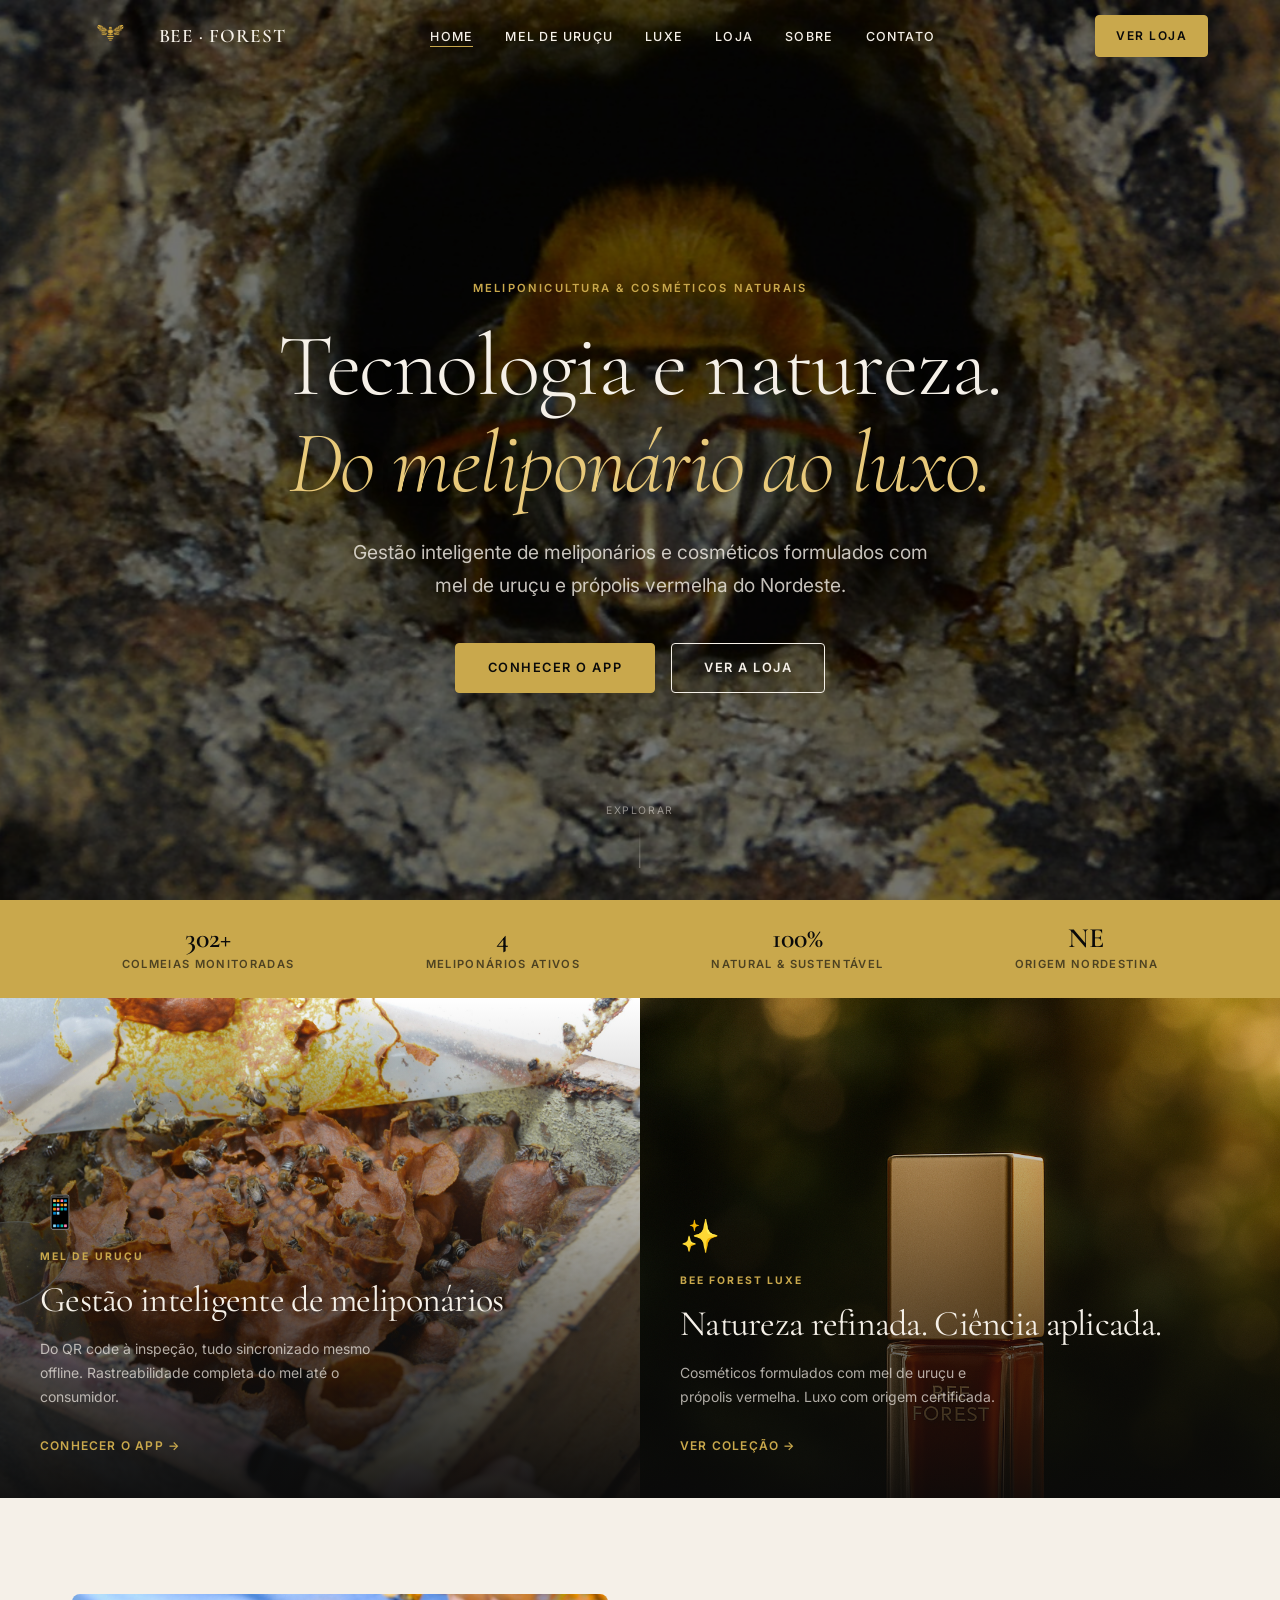
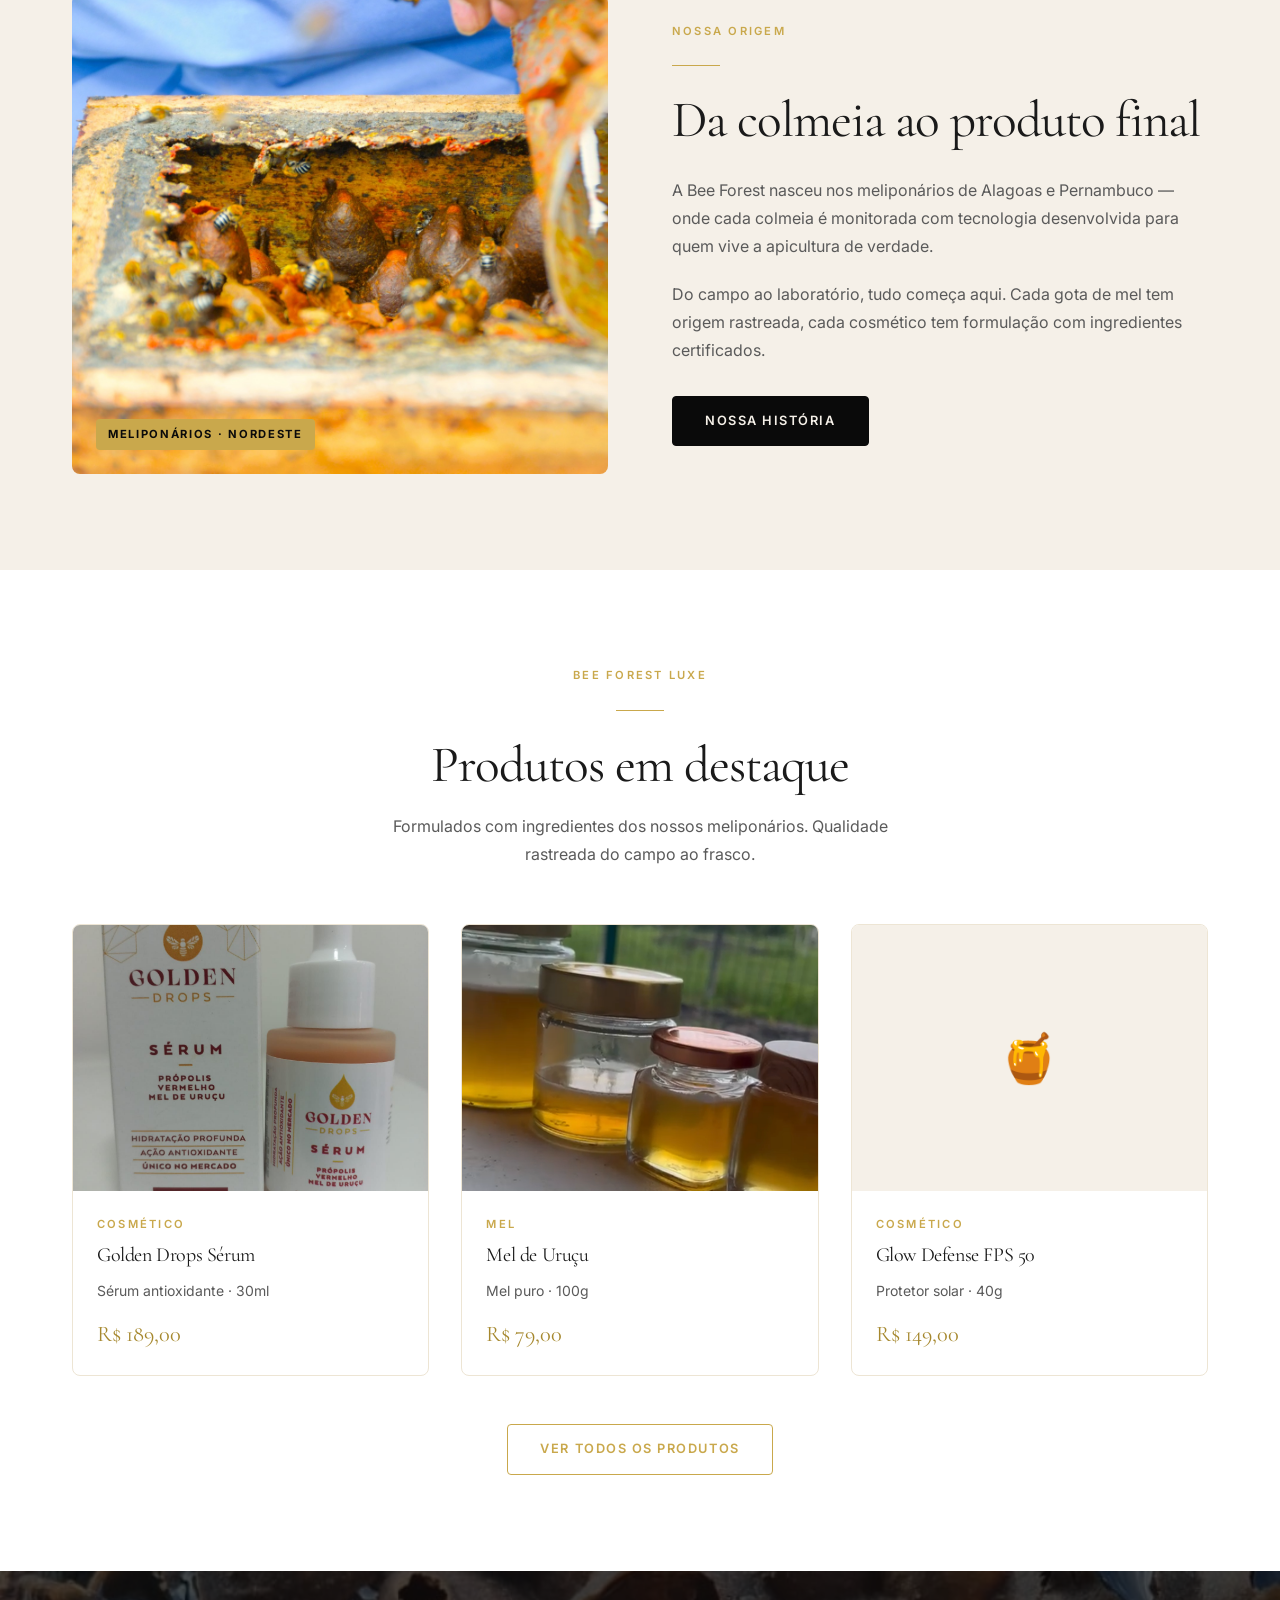
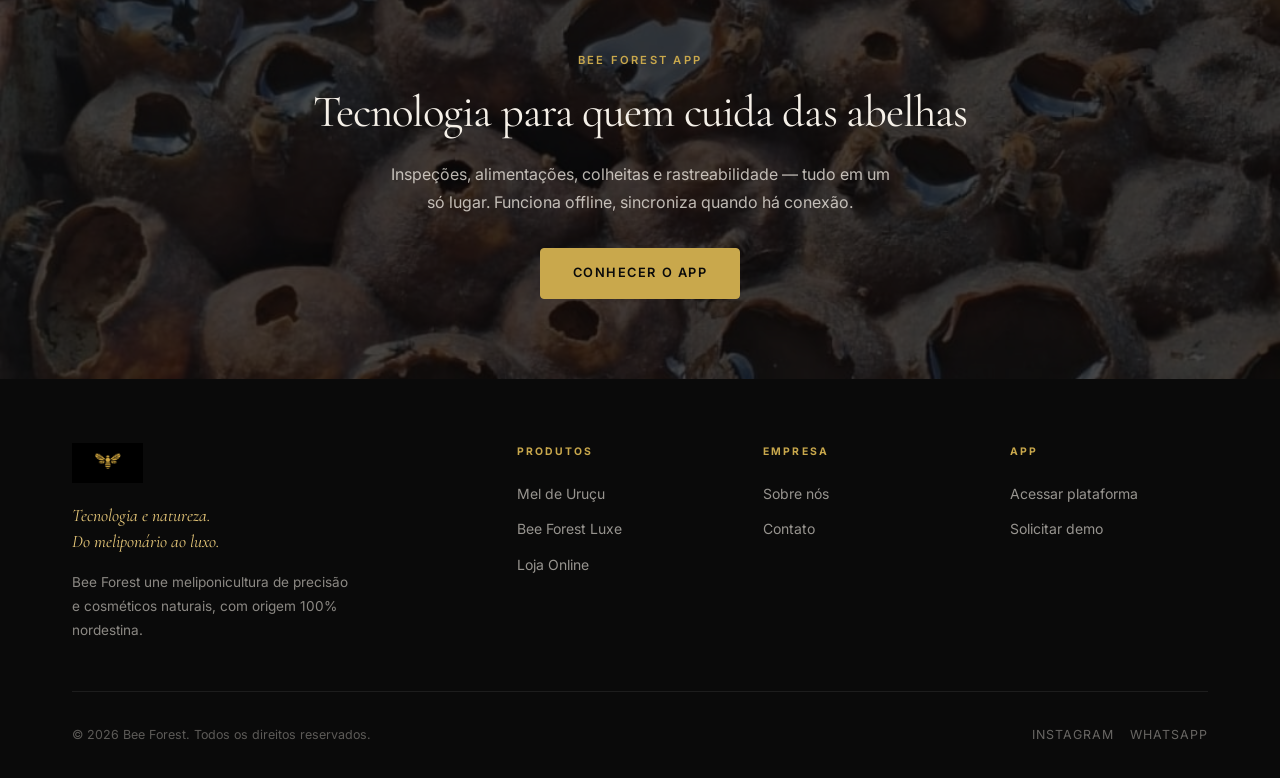
==== commit 6412c28c: "feat: mel.html + quiz.html, logo atualizado, nav refatorado - mel.html: página completa Mel de Uruçu" ====
--- a/index.html
+++ b/index.html
@@ -25,21 +25,21 @@
 
   <!-- Loading screen -->
   <div class="page-loader">
-    <img src="assets/images/logo_apenas_abelha.png" alt="Bee Forest" onerror="this.style.display='none'">
+    <img src="assets/images/logo_bee_forest_fundo_transparente_de_verdade.png" alt="Bee Forest" onerror="this.style.display='none'">
   </div>
 
   <!-- ── NAVIGATION ──────────────────────────────────────────── -->
   <nav class="nav nav--hero" aria-label="Navegação principal">
     <div class="nav__inner">
       <a href="index.html" class="nav__logo">
-        <img src="assets/images/logo_apenas_abelha.png" alt="Bee Forest"
+        <img src="assets/images/logo_bee_forest_fundo_transparente_de_verdade.png" alt="Bee Forest"
              onerror="this.style.display='none'">
         <span class="nav__logo-text">BEE · FOREST</span>
       </a>
 
       <ul class="nav__links">
         <li><a href="index.html"  class="nav__link">Home</a></li>
-        <li><a href="app.html"    class="nav__link">App</a></li>
+        <li><a href="mel.html"    class="nav__link">Mel de Uruçu</a></li>
         <li><a href="luxe.html"   class="nav__link">Luxe</a></li>
         <li><a href="loja.html"   class="nav__link">Loja</a></li>
         <li><a href="sobre.html"  class="nav__link">Sobre</a></li>
@@ -62,7 +62,7 @@
     <div class="nav__drawer-panel">
       <button class="nav__drawer-close" aria-label="Fechar menu">×</button>
       <a href="index.html"   class="nav__drawer-link">Home</a>
-      <a href="app.html"     class="nav__drawer-link">Bee Forest App</a>
+      <a href="mel.html"     class="nav__drawer-link">Mel de Uruçu</a>
       <a href="luxe.html"    class="nav__drawer-link">Bee Forest Luxe</a>
       <a href="loja.html"    class="nav__drawer-link">Loja</a>
       <a href="sobre.html"   class="nav__drawer-link">Sobre</a>
@@ -85,7 +85,7 @@
         Gestão inteligente de meliponários e cosméticos formulados com mel de uruçu e própolis vermelha do Nordeste.
       </p>
       <div class="home-hero__ctas">
-        <a href="app.html"  class="btn btn-gold">Conhecer o App</a>
+        <a href="mel.html"  class="btn btn-gold">Conhecer o App</a>
         <a href="loja.html" class="btn btn-outline-light">Ver a Loja</a>
       </div>
     </div>
@@ -120,12 +120,12 @@
 
   <!-- ── DUAL FEATURE CARDS ──────────────────────────────────── -->
   <section class="feature-cards" aria-label="App e Luxe">
-    <a href="app.html" class="feature-card feature-card--app">
+    <a href="mel.html" class="feature-card feature-card--app">
       <div class="feature-card__bg"></div>
       <div class="feature-card__overlay"></div>
       <div class="feature-card__body" data-reveal>
         <span class="feature-card__icon">📱</span>
-        <span class="feature-card__label">Bee Forest App</span>
+        <span class="feature-card__label">Mel de Uruçu</span>
         <h2 class="feature-card__title">Gestão inteligente de meliponários</h2>
         <p class="feature-card__desc">
           Do QR code à inspeção, tudo sincronizado mesmo offline. Rastreabilidade completa do mel até o consumidor.
@@ -209,7 +209,7 @@
       <p style="color:rgba(245,240,232,0.75); max-width:520px;margin:0 auto 2rem; font-size:1rem; line-height:1.75">
         Inspeções, alimentações, colheitas e rastreabilidade — tudo em um só lugar. Funciona offline, sincroniza quando há conexão.
       </p>
-      <a href="app.html" class="btn btn-gold">Conhecer o App</a>
+      <a href="mel.html" class="btn btn-gold">Conhecer o App</a>
     </div>
   </section>
 
@@ -229,7 +229,7 @@
         <div>
           <p class="footer__col-title">Produtos</p>
           <ul class="footer__links">
-            <li><a href="app.html">Bee Forest App</a></li>
+            <li><a href="mel.html">Mel de Uruçu</a></li>
             <li><a href="luxe.html">Bee Forest Luxe</a></li>
             <li><a href="loja.html">Loja Online</a></li>
           </ul>
--- a/css/style.css
+++ b/css/style.css
@@ -216,7 +216,13 @@
   gap: 0.75rem;
   flex-shrink: 0;
 }
-.nav__logo img { height: 36px; width: auto; }
+.nav__logo img {
+  height: 44px;
+  width: auto;
+  background: none;
+  border: none;
+  display: block;
+}
 .nav__logo-text {
   font-family: var(--font-serif);
   font-size: 1.2rem;
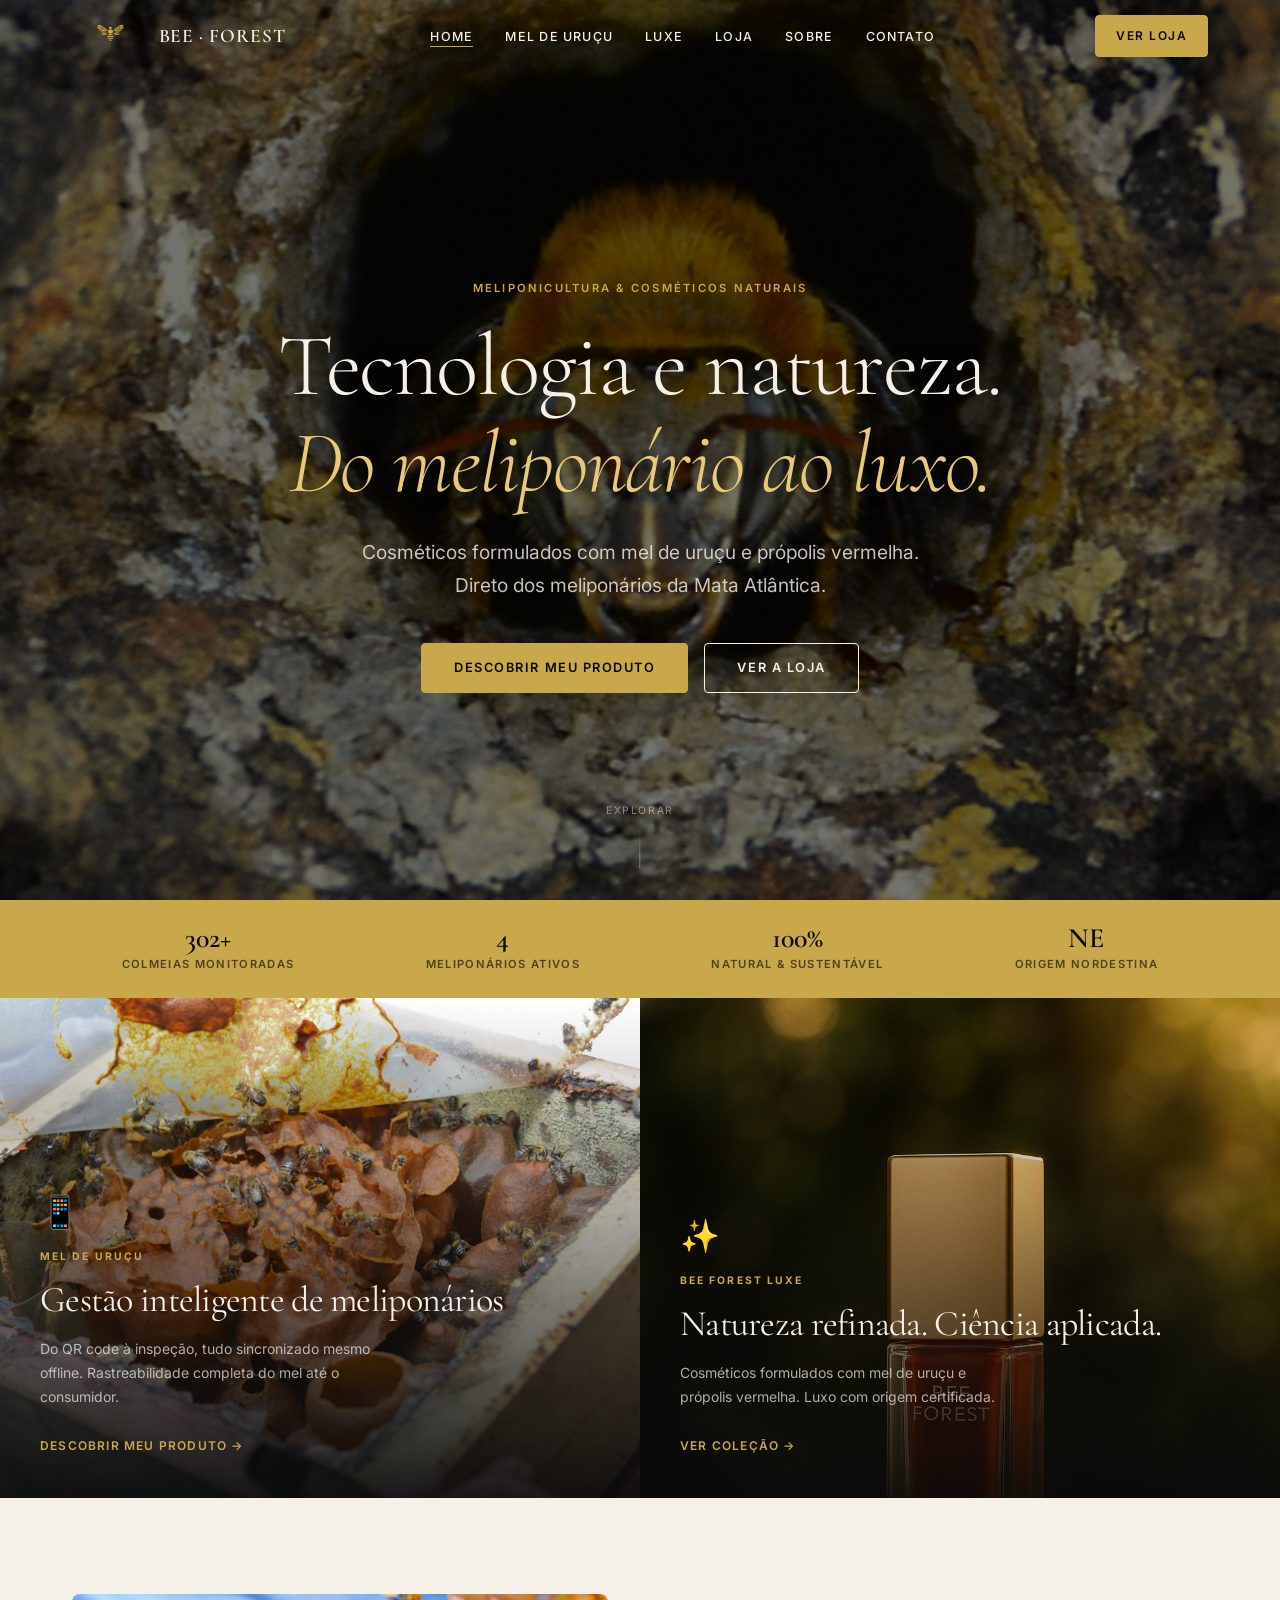
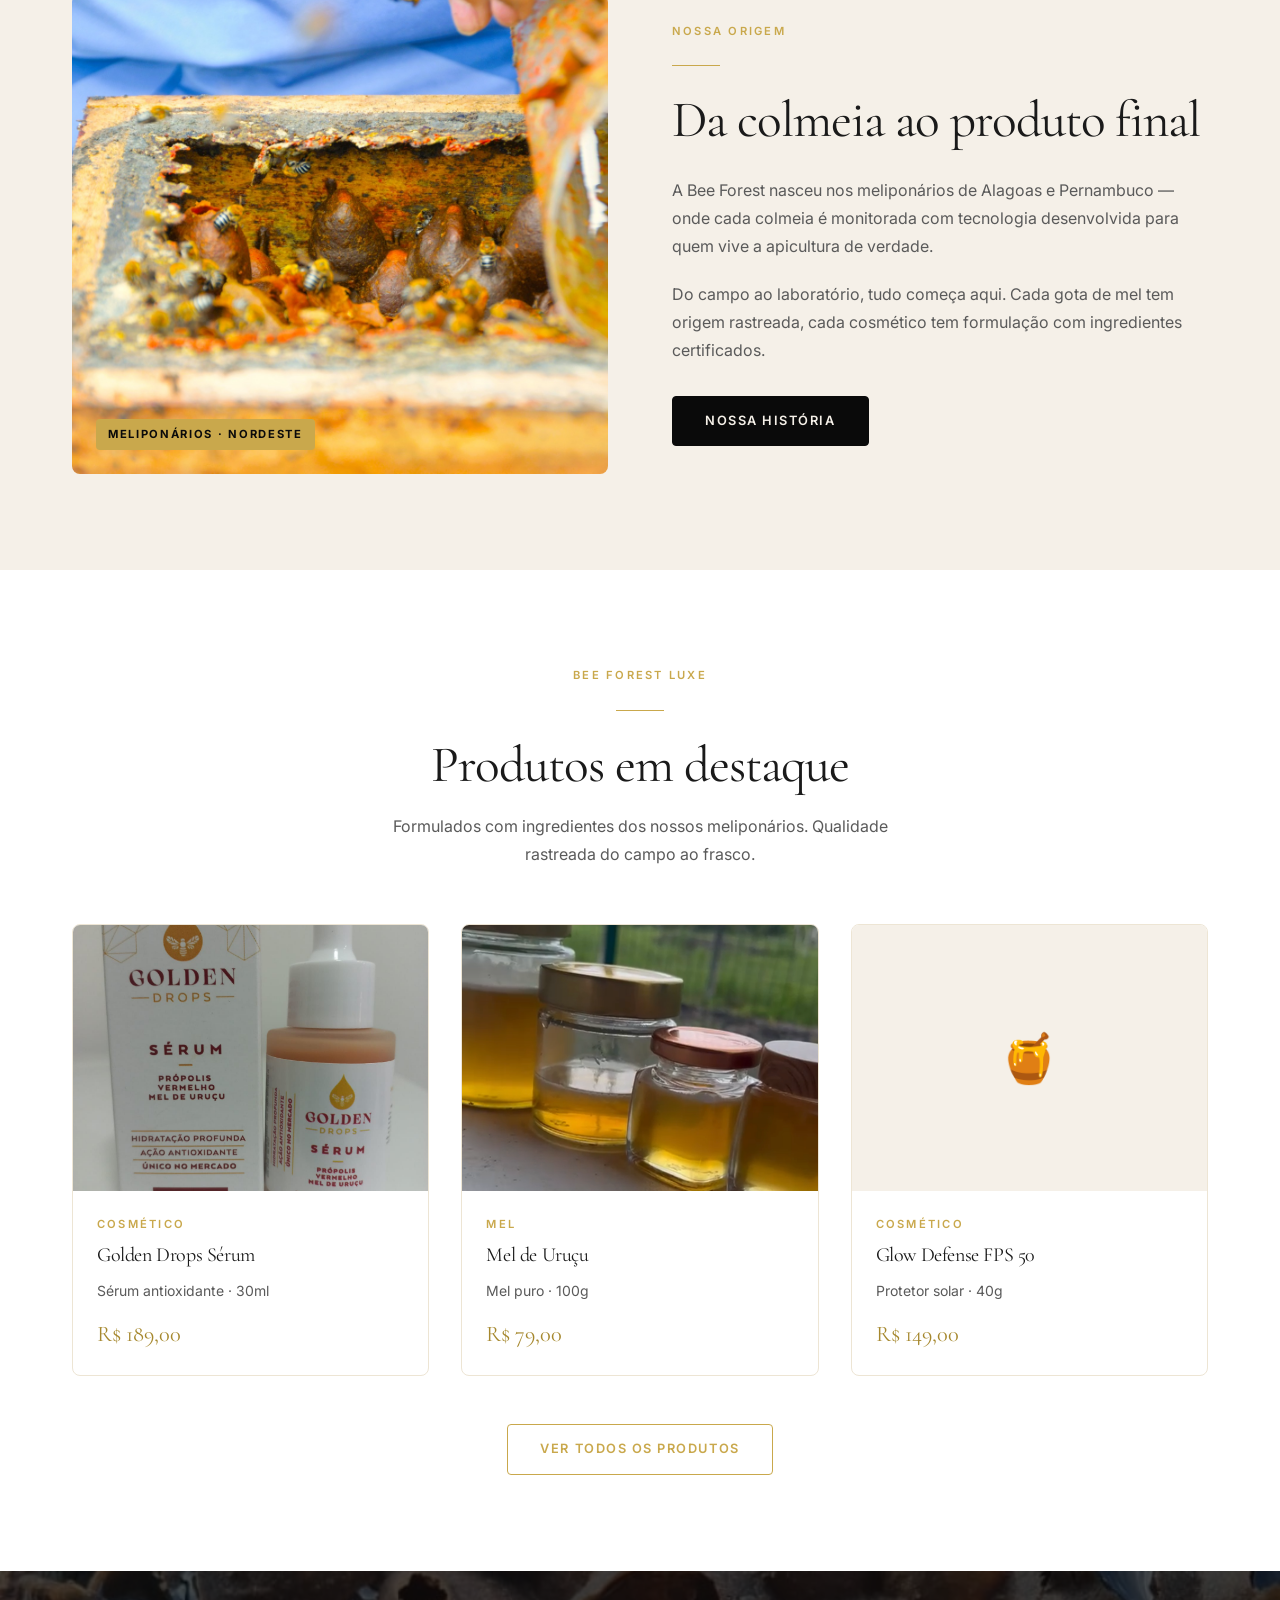
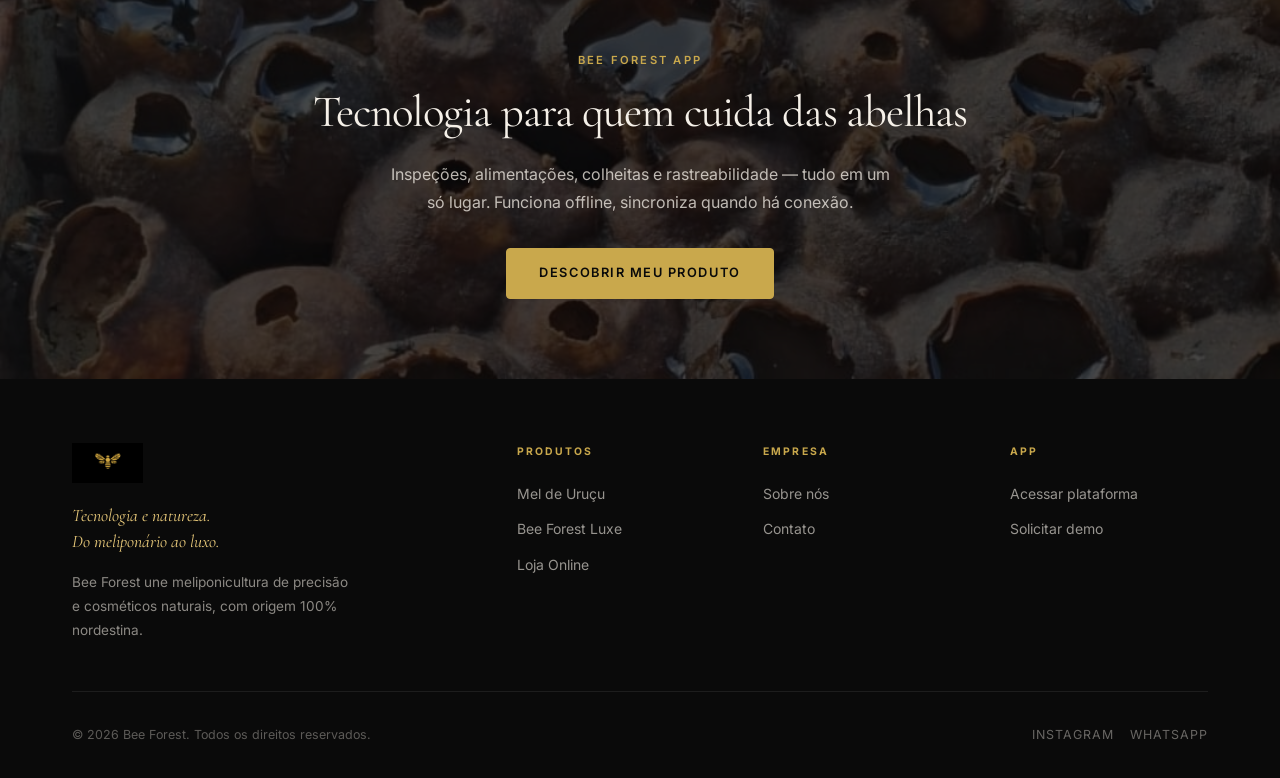
==== commit 7c26d117: "fix: home hero copy orientado ao consumidor" ====
--- a/index.html
+++ b/index.html
@@ -4,7 +4,7 @@
   <meta charset="UTF-8" />
   <meta name="viewport" content="width=device-width, initial-scale=1.0" />
   <title>Bee Forest — Do meliponário ao luxo</title>
-  <meta name="description" content="Gestão inteligente de meliponários e cosméticos formulados com mel de uruçu e própolis vermelha do Nordeste." />
+  <meta name="description" content="Cosméticos formulados com mel de uruçu e própolis vermelha. Direto dos meliponários da Mata Atlântica." />
 
   <!-- Open Graph -->
   <meta property="og:title"       content="Bee Forest — Do meliponário ao luxo" />
@@ -82,10 +82,10 @@
         <em>Do meliponário ao luxo.</em>
       </h1>
       <p class="home-hero__subtitle">
-        Gestão inteligente de meliponários e cosméticos formulados com mel de uruçu e própolis vermelha do Nordeste.
+        Cosméticos formulados com mel de uruçu e própolis vermelha. Direto dos meliponários da Mata Atlântica.
       </p>
       <div class="home-hero__ctas">
-        <a href="mel.html"  class="btn btn-gold">Conhecer o App</a>
+        <a href="quiz.html" class="btn btn-gold">Descobrir meu produto</a>
         <a href="loja.html" class="btn btn-outline-light">Ver a Loja</a>
       </div>
     </div>
@@ -130,7 +130,7 @@
         <p class="feature-card__desc">
           Do QR code à inspeção, tudo sincronizado mesmo offline. Rastreabilidade completa do mel até o consumidor.
         </p>
-        <span class="feature-card__cta">Conhecer o App →</span>
+        <span class="feature-card__cta">Descobrir meu produto →</span>
       </div>
     </a>
 
@@ -209,7 +209,7 @@
       <p style="color:rgba(245,240,232,0.75); max-width:520px;margin:0 auto 2rem; font-size:1rem; line-height:1.75">
         Inspeções, alimentações, colheitas e rastreabilidade — tudo em um só lugar. Funciona offline, sincroniza quando há conexão.
       </p>
-      <a href="mel.html" class="btn btn-gold">Conhecer o App</a>
+      <a href="mel.html" class="btn btn-gold">Descobrir meu produto</a>
     </div>
   </section>
 
